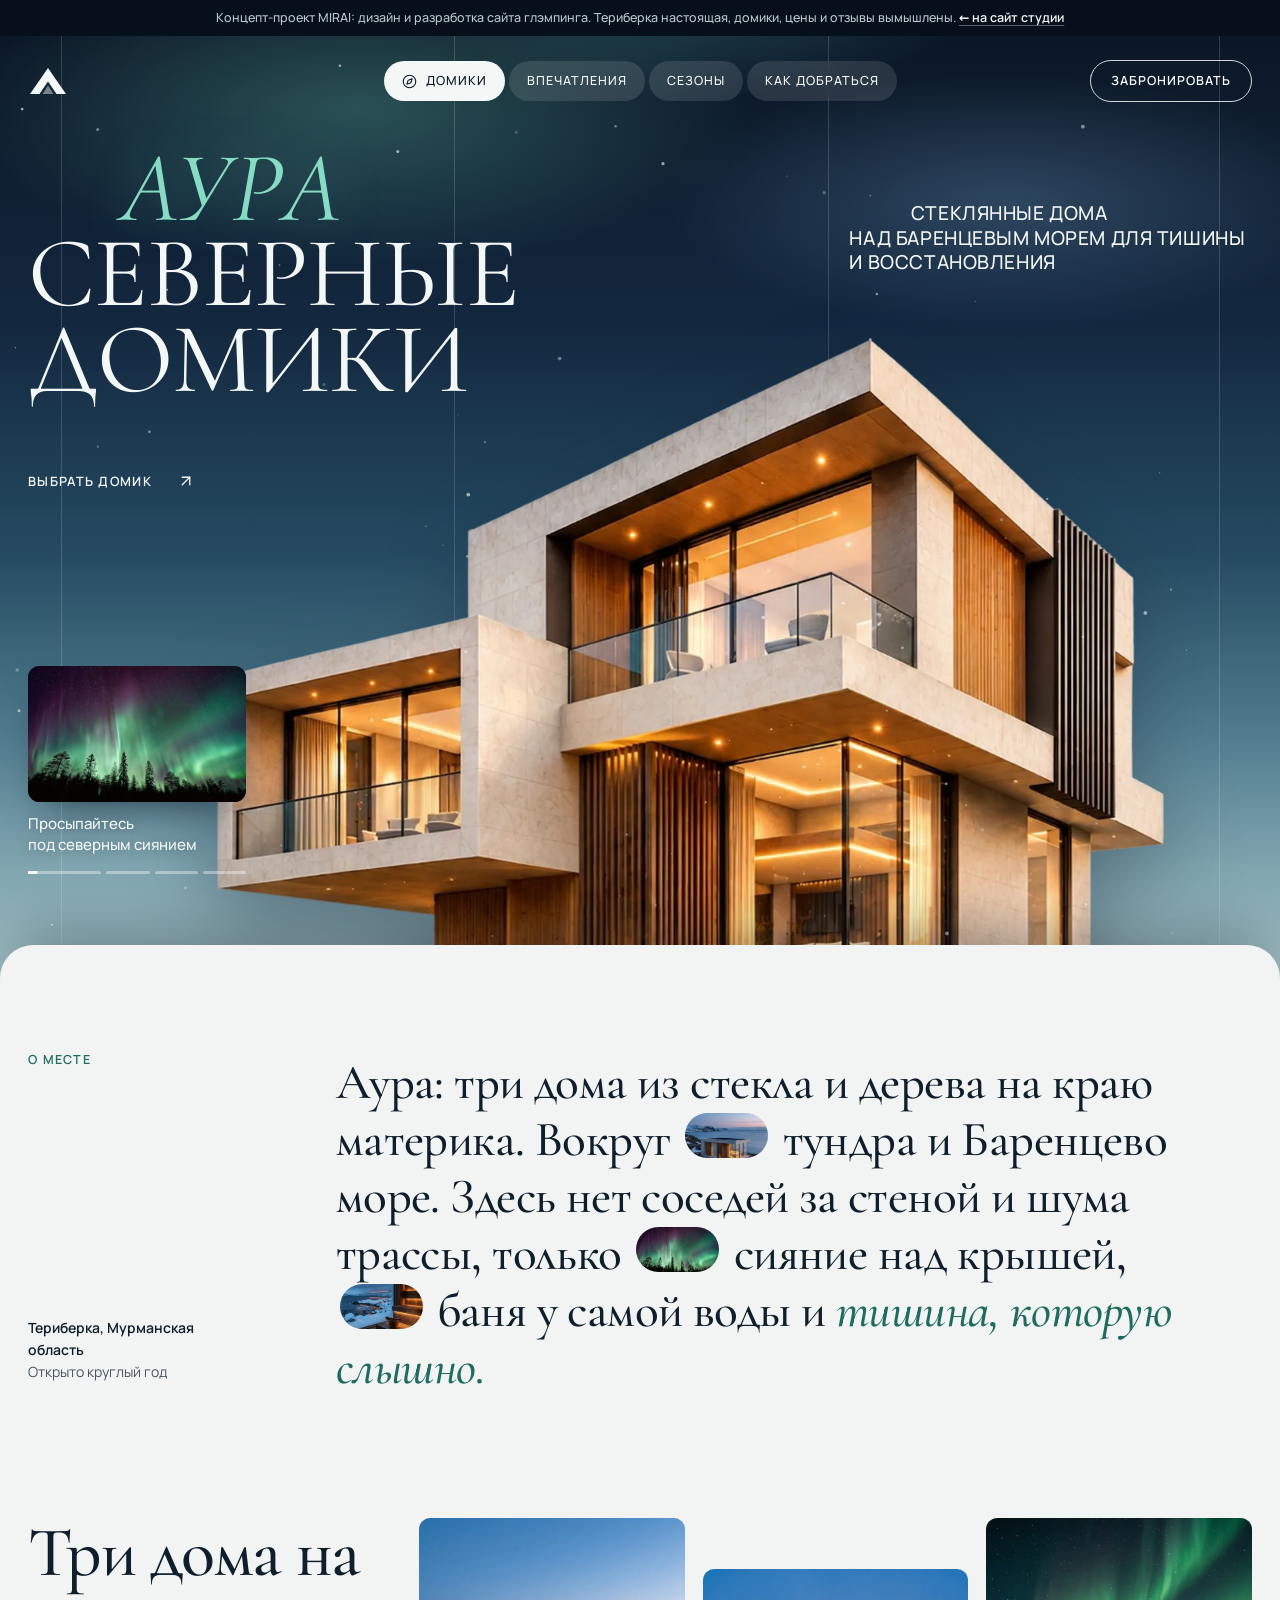
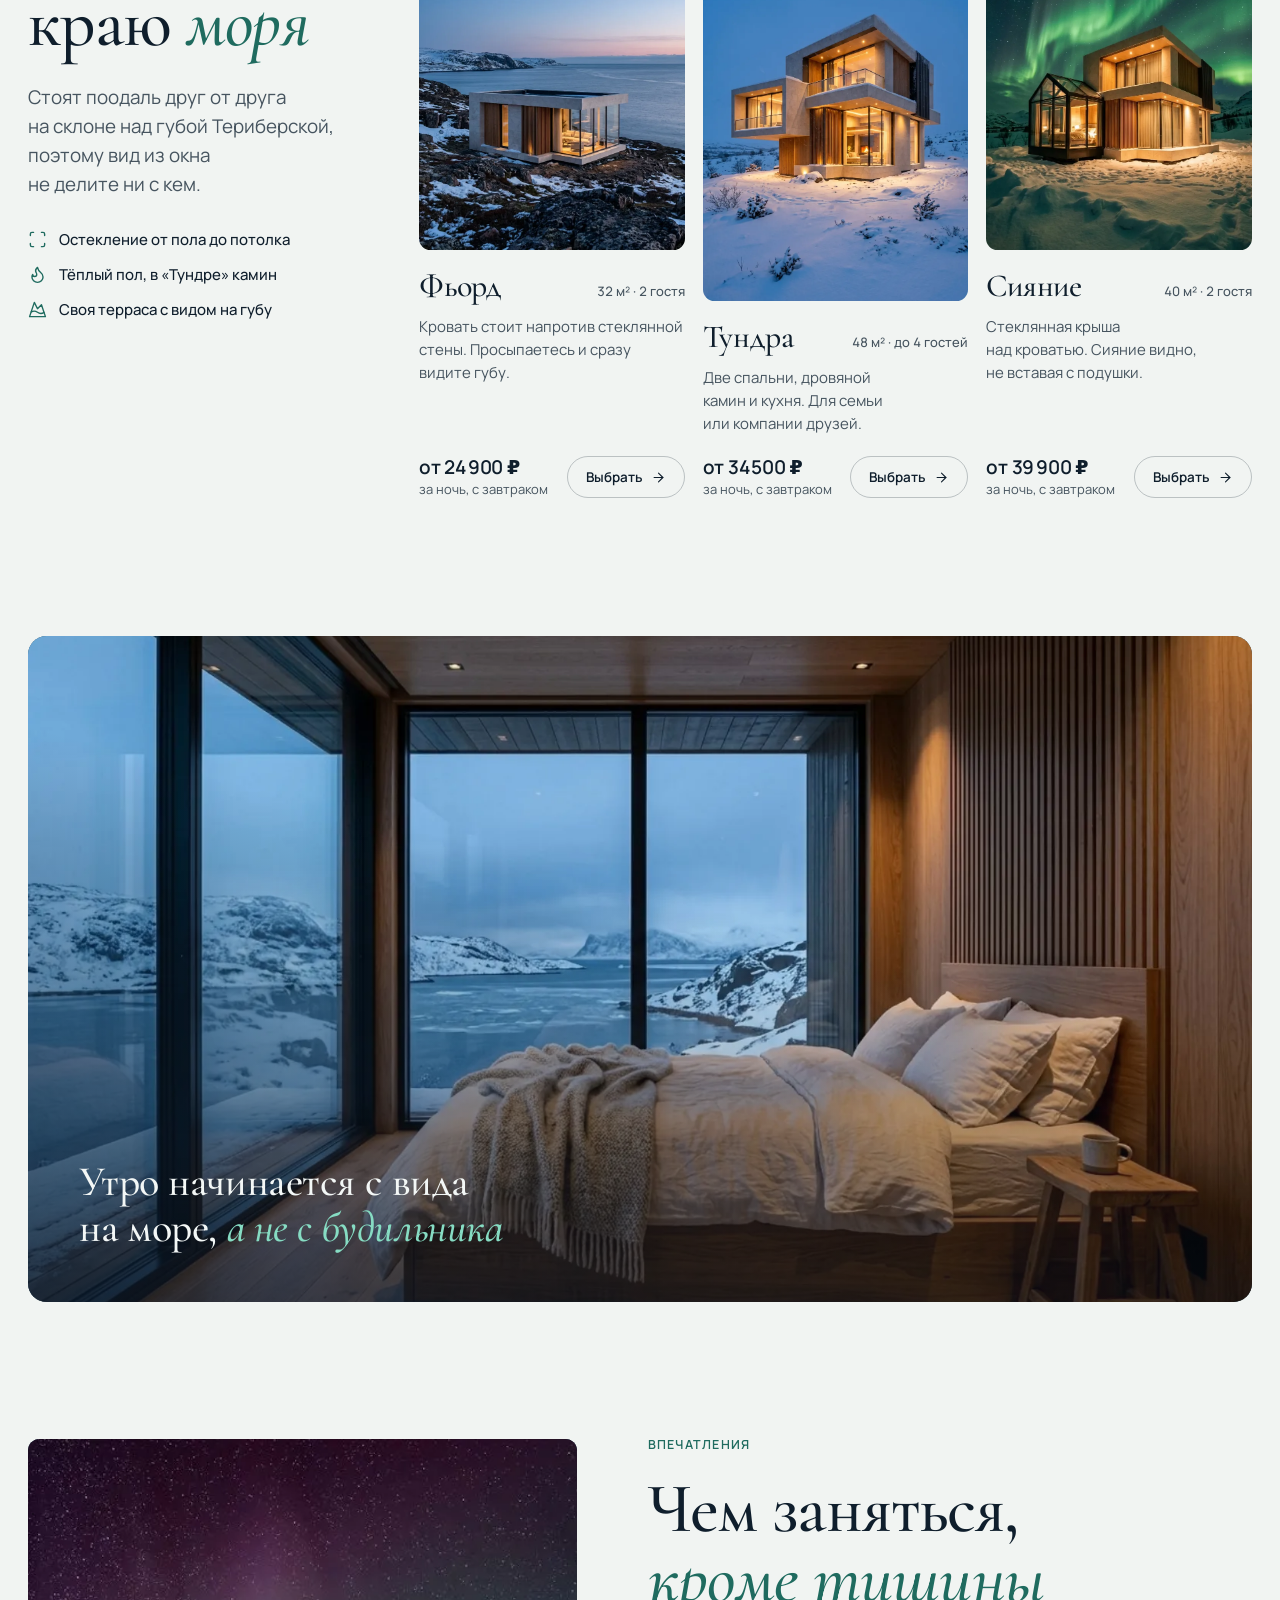
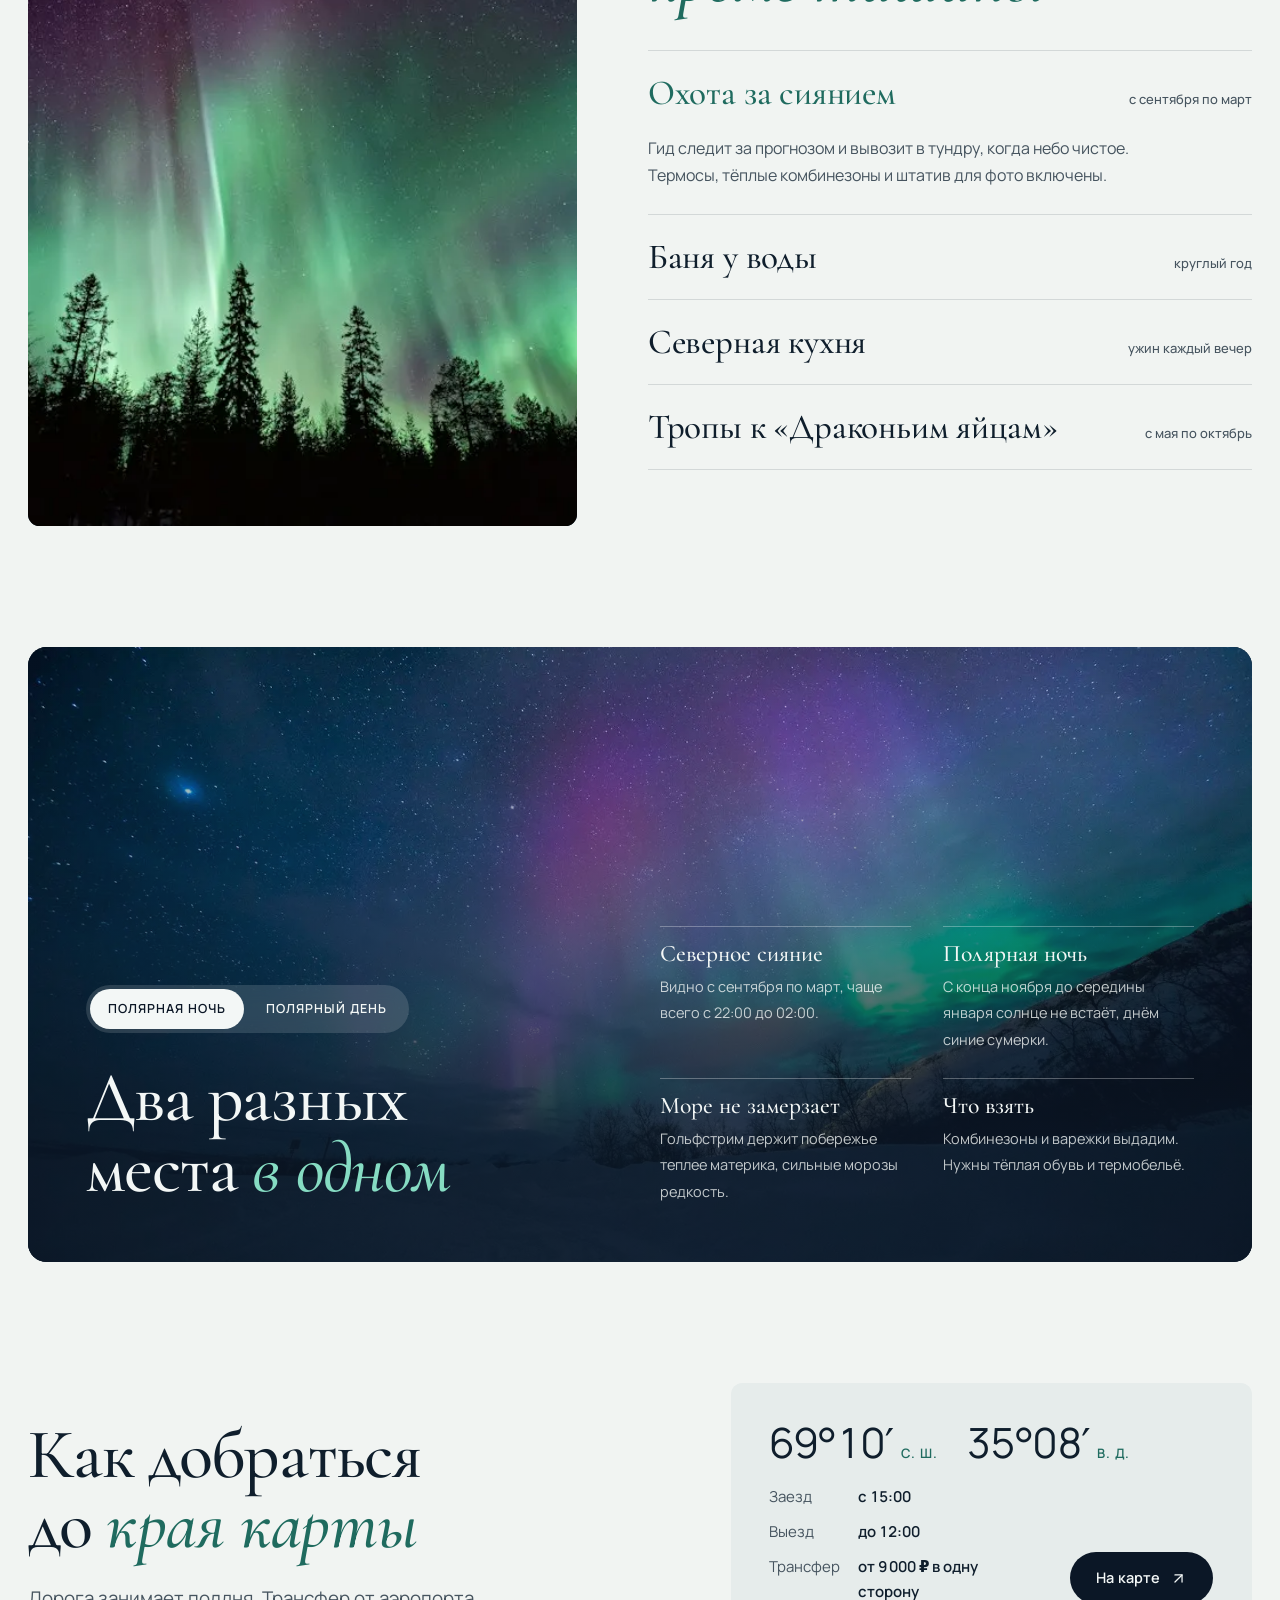
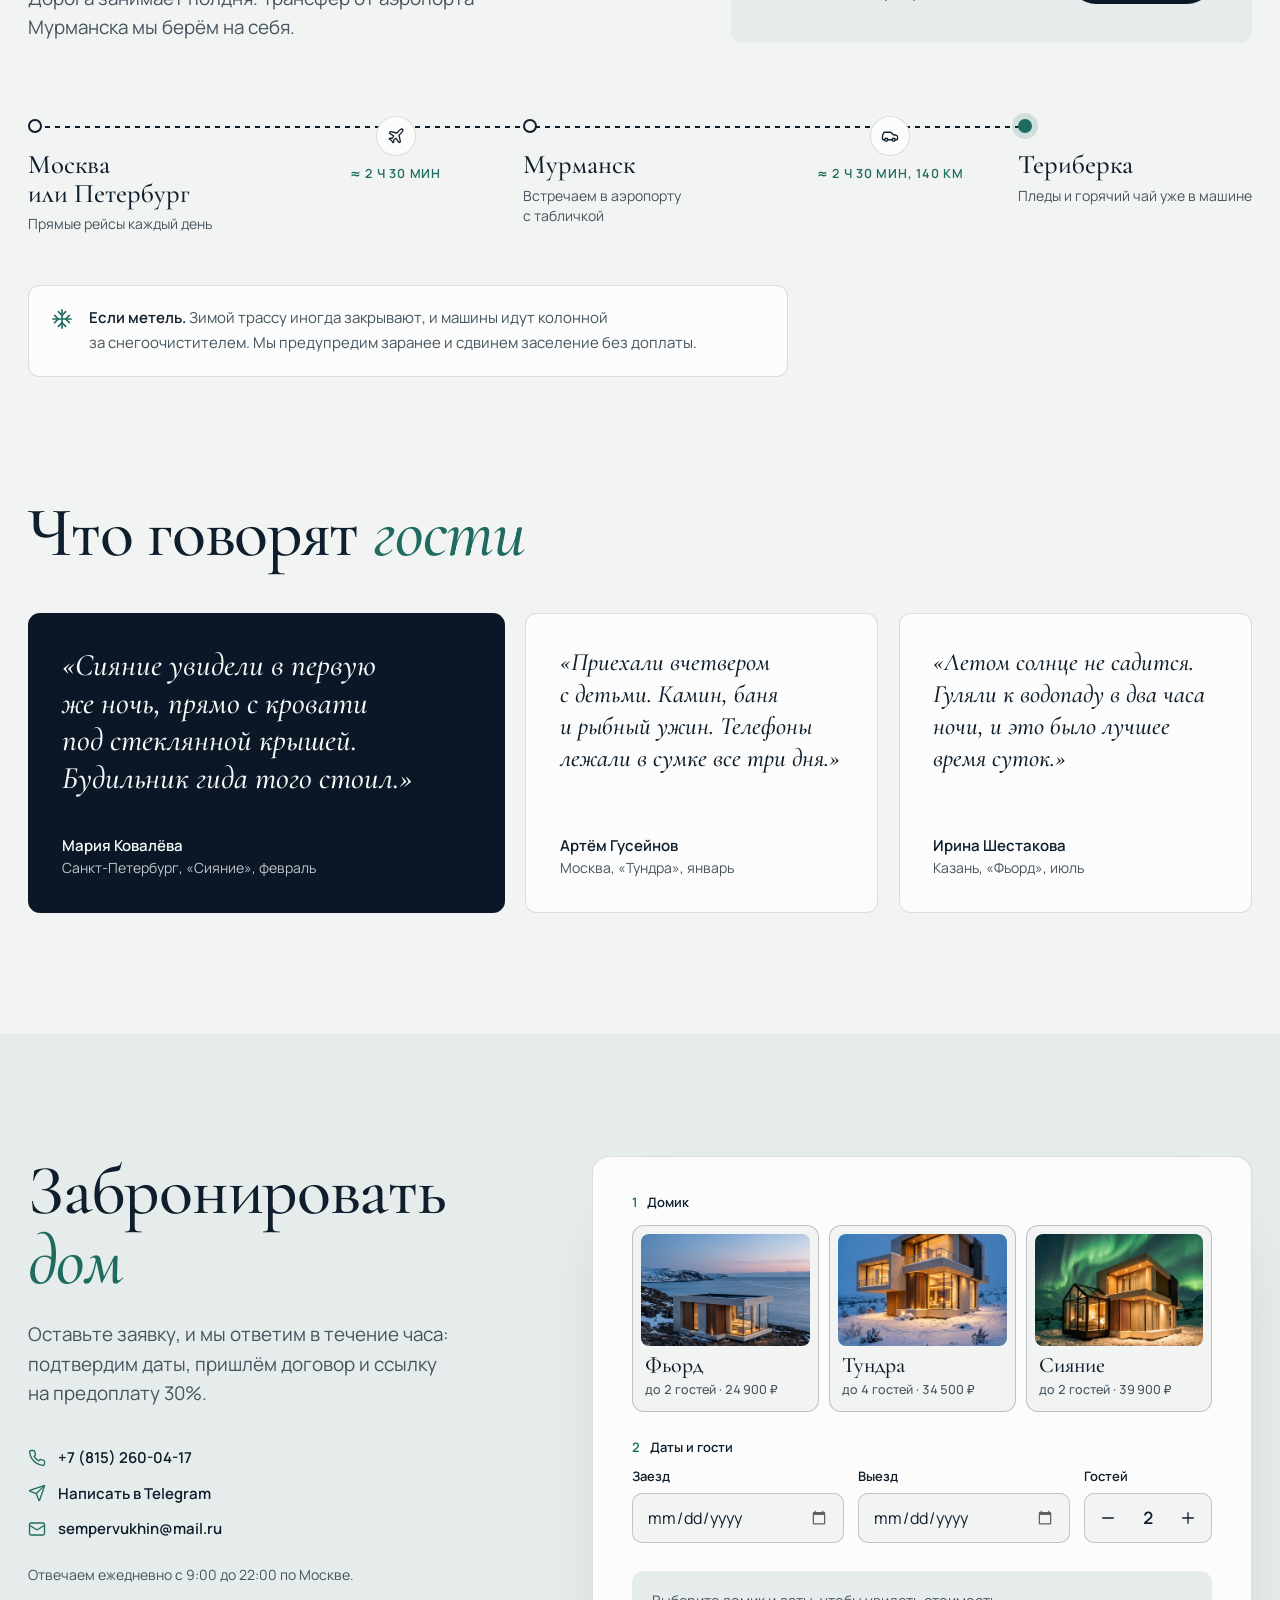
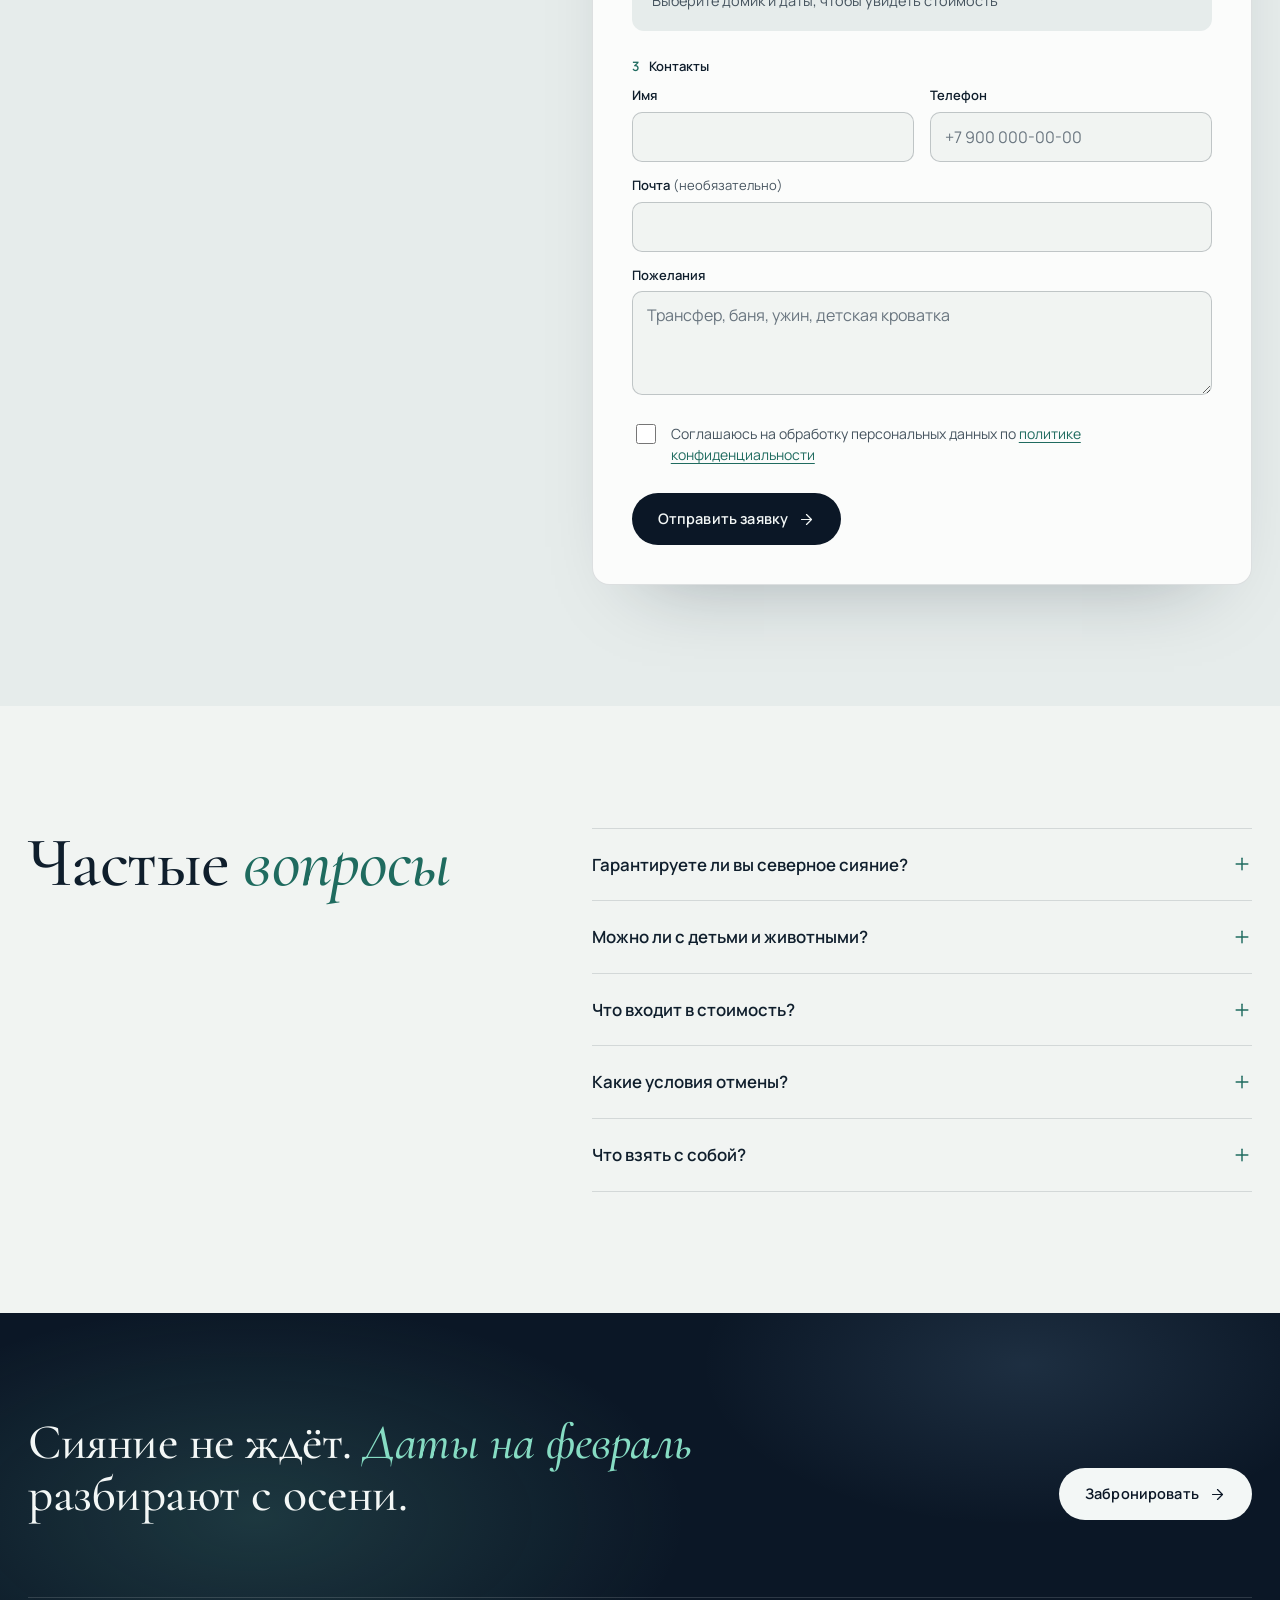
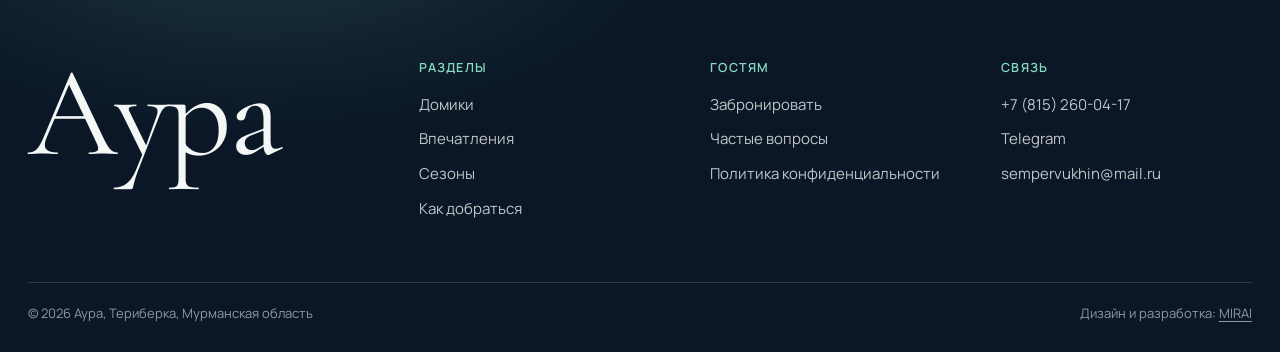
==== works/aura/index.html @ ddc07822 "Сделать сайт независимым от qwedesign Картинки, шрифты и страницы работ лежат в репозитории. Упомина" ====
<!doctype html>
<html lang="ru">
<head>
<meta charset="utf-8">
<meta name="viewport" content="width=device-width, initial-scale=1, viewport-fit=cover">
<title>Аура Териберка</title>
<meta name="description" content="Три стеклянных дома над Баренцевым морем в Териберке. Северное сияние, баня у воды, северная кухня. Бронирование онлайн.">
<meta name="theme-color" content="#0b1726">
<meta property="og:title" content="Аура: стеклянные дома в Териберке">
<meta property="og:description" content="Три дома из стекла и дерева на краю материка.">
<script>document.documentElement.classList.add('js')</script>
<style>
@font-face {
  font-family: 'Cormorant Garamond';
  font-style: italic;
  font-weight: 400;
  font-display: swap;
  src: url(fonts/b554abc2d0.woff2) format('woff2');
  unicode-range: U+0301, U+0400-045F, U+0490-0491, U+04B0-04B1, U+2116;
}

@font-face {
  font-family: 'Cormorant Garamond';
  font-style: italic;
  font-weight: 400;
  font-display: swap;
  src: url(fonts/3e2c4175a9.woff2) format('woff2');
  unicode-range: U+0000-00FF, U+0131, U+0152-0153, U+02BB-02BC, U+02C6, U+02DA, U+02DC, U+0304, U+0308, U+0329, U+2000-206F, U+20AC, U+2122, U+2191, U+2193, U+2212, U+2215, U+FEFF, U+FFFD;
}

@font-face {
  font-family: 'Cormorant Garamond';
  font-style: italic;
  font-weight: 500;
  font-display: swap;
  src: url(fonts/b554abc2d0.woff2) format('woff2');
  unicode-range: U+0301, U+0400-045F, U+0490-0491, U+04B0-04B1, U+2116;
}

@font-face {
  font-family: 'Cormorant Garamond';
  font-style: italic;
  font-weight: 500;
  font-display: swap;
  src: url(fonts/3e2c4175a9.woff2) format('woff2');
  unicode-range: U+0000-00FF, U+0131, U+0152-0153, U+02BB-02BC, U+02C6, U+02DA, U+02DC, U+0304, U+0308, U+0329, U+2000-206F, U+20AC, U+2122, U+2191, U+2193, U+2212, U+2215, U+FEFF, U+FFFD;
}

@font-face {
  font-family: 'Cormorant Garamond';
  font-style: normal;
  font-weight: 400;
  font-display: swap;
  src: url(fonts/e1df04190d.woff2) format('woff2');
  unicode-range: U+0301, U+0400-045F, U+0490-0491, U+04B0-04B1, U+2116;
}

@font-face {
  font-family: 'Cormorant Garamond';
  font-style: normal;
  font-weight: 400;
  font-display: swap;
  src: url(fonts/c47ff12887.woff2) format('woff2');
  unicode-range: U+0000-00FF, U+0131, U+0152-0153, U+02BB-02BC, U+02C6, U+02DA, U+02DC, U+0304, U+0308, U+0329, U+2000-206F, U+20AC, U+2122, U+2191, U+2193, U+2212, U+2215, U+FEFF, U+FFFD;
}

@font-face {
  font-family: 'Cormorant Garamond';
  font-style: normal;
  font-weight: 500;
  font-display: swap;
  src: url(fonts/e1df04190d.woff2) format('woff2');
  unicode-range: U+0301, U+0400-045F, U+0490-0491, U+04B0-04B1, U+2116;
}

@font-face {
  font-family: 'Cormorant Garamond';
  font-style: normal;
  font-weight: 500;
  font-display: swap;
  src: url(fonts/c47ff12887.woff2) format('woff2');
  unicode-range: U+0000-00FF, U+0131, U+0152-0153, U+02BB-02BC, U+02C6, U+02DA, U+02DC, U+0304, U+0308, U+0329, U+2000-206F, U+20AC, U+2122, U+2191, U+2193, U+2212, U+2215, U+FEFF, U+FFFD;
}

@font-face {
  font-family: 'Manrope';
  font-style: normal;
  font-weight: 400;
  font-display: swap;
  src: url(fonts/e58febde31.woff2) format('woff2');
  unicode-range: U+0301, U+0400-045F, U+0490-0491, U+04B0-04B1, U+2116;
}

@font-face {
  font-family: 'Manrope';
  font-style: normal;
  font-weight: 400;
  font-display: swap;
  src: url(fonts/938c6e8019.woff2) format('woff2');
  unicode-range: U+0000-00FF, U+0131, U+0152-0153, U+02BB-02BC, U+02C6, U+02DA, U+02DC, U+0304, U+0308, U+0329, U+2000-206F, U+20AC, U+2122, U+2191, U+2193, U+2212, U+2215, U+FEFF, U+FFFD;
}

@font-face {
  font-family: 'Manrope';
  font-style: normal;
  font-weight: 500;
  font-display: swap;
  src: url(fonts/e58febde31.woff2) format('woff2');
  unicode-range: U+0301, U+0400-045F, U+0490-0491, U+04B0-04B1, U+2116;
}

@font-face {
  font-family: 'Manrope';
  font-style: normal;
  font-weight: 500;
  font-display: swap;
  src: url(fonts/938c6e8019.woff2) format('woff2');
  unicode-range: U+0000-00FF, U+0131, U+0152-0153, U+02BB-02BC, U+02C6, U+02DA, U+02DC, U+0304, U+0308, U+0329, U+2000-206F, U+20AC, U+2122, U+2191, U+2193, U+2212, U+2215, U+FEFF, U+FFFD;
}

@font-face {
  font-family: 'Manrope';
  font-style: normal;
  font-weight: 600;
  font-display: swap;
  src: url(fonts/e58febde31.woff2) format('woff2');
  unicode-range: U+0301, U+0400-045F, U+0490-0491, U+04B0-04B1, U+2116;
}

@font-face {
  font-family: 'Manrope';
  font-style: normal;
  font-weight: 600;
  font-display: swap;
  src: url(fonts/938c6e8019.woff2) format('woff2');
  unicode-range: U+0000-00FF, U+0131, U+0152-0153, U+02BB-02BC, U+02C6, U+02DA, U+02DC, U+0304, U+0308, U+0329, U+2000-206F, U+20AC, U+2122, U+2191, U+2193, U+2212, U+2215, U+FEFF, U+FFFD;
}


</style>
<style>
/* Аура. Концепция: полярная ночь сверху, морской туман снизу. Первый экран закреплён, контент выезжает поверх него листом.
   Шрифты: Cormorant Garamond (заголовки, цитаты, курсив как акцент), Manrope (текст и интерфейс). */
:root{
  --night:#0b1726; --night-2:#13283f; --fjord:#254b62; --fog:#cbdad8;
  --mist:#e6eceb; --paper:#f1f4f2; --card:#fbfcfb;
  --ink:#0f1e2c; --ink-soft:#46545f; --on-dark:#f3f7f6; --on-dark-soft:rgba(243,247,246,.78);
  --aurora:#86dcc3; --aurora-deep:#1f6b5f; --error:#b3261e;
  --line:rgba(15,30,44,.13); --line-strong:rgba(15,30,44,.24);

  --serif:"Cormorant Garamond","Cormorant",Georgia,"Times New Roman",serif;
  --sans:"Manrope",system-ui,-apple-system,"Segoe UI",Roboto,Arial,sans-serif;

  /* шкала 13 / 15 / 16 / 18 / 26 / 38 / 56 / 80 / 150 */
  --fs-hero:clamp(46px, calc(28px + 5.6vw), 150px);
  --fs-h2:clamp(40px, calc(14px + 4.4vw), 80px);
  --fs-statement:clamp(28px, calc(12px + 2.9vw), 56px);
  --fs-h3:clamp(28px, calc(18px + 1.1vw), 38px);
  --fs-quote:clamp(22px, calc(16px + .7vw), 27px);
  --fs-lead:clamp(17px, calc(15px + .3vw), 19px);
  --fs-label:12.5px;

  --gutter:clamp(16px,2.2vw,40px);
  --section:clamp(88px,9.5vw,160px);
  --hero-h:clamp(760px,75vw,1240px);
  --overlap:clamp(36px,4vw,64px);
  --ease:cubic-bezier(.2,.7,.2,1);
  --ease-out:cubic-bezier(.16,1,.3,1);
  --r:clamp(10px,.9vw,14px);
  --r-sheet:clamp(24px,2.6vw,40px);
  color-scheme:light;
}
*,*::before,*::after{box-sizing:border-box}
[hidden]{display:none!important}
html{scroll-behavior:smooth;scroll-padding-top:88px;-webkit-text-size-adjust:100%}
body{margin:0;background:var(--night);color:var(--ink);font:400 16px/1.65 var(--sans);-webkit-font-smoothing:antialiased;text-rendering:optimizeLegibility;font-kerning:normal;overflow-x:hidden}
a{color:inherit;text-decoration:none}
img{max-width:100%;display:block}
button{font:inherit;color:inherit;background:none;border:0;cursor:pointer;padding:0}
:focus-visible{outline:2px solid var(--aurora-deep);outline-offset:3px;border-radius:6px}
.hero :focus-visible,.footer :focus-visible,.mini :focus-visible,.seasons :focus-visible{outline-color:var(--aurora)}
.pad{padding-left:max(var(--gutter),env(safe-area-inset-left,0px));padding-right:max(var(--gutter),env(safe-area-inset-right,0px))}
.icon{width:1em;height:1em;flex:none;stroke:currentColor;fill:none;stroke-width:1.75;stroke-linecap:round;stroke-linejoin:round}
.sr-only{position:absolute;width:1px;height:1px;overflow:hidden;clip:rect(0 0 0 0);white-space:nowrap}

/* ---------- типографика ---------- */
.h2{font:500 var(--fs-h2)/1 var(--serif);letter-spacing:-.018em;margin:0;text-wrap:balance}
.h2 em,.statement em{font-style:italic;font-weight:500;color:var(--aurora-deep);letter-spacing:-.01em;padding-right:.04em}
.h3{font:500 var(--fs-h3)/1.02 var(--serif);letter-spacing:-.005em;margin:0}
.lead{font-size:var(--fs-lead);line-height:1.55;color:var(--ink-soft);margin:0;max-width:44ch;text-wrap:pretty}
p{text-wrap:pretty}
.label{font:600 var(--fs-label)/1 var(--sans);letter-spacing:.1em;text-transform:uppercase}
.eyebrow{color:var(--aurora-deep);margin:0 0 22px}

/* ---------- кнопки ---------- */
.btn{display:inline-flex;align-items:center;justify-content:center;gap:10px;height:52px;padding:0 26px;border-radius:999px;background:var(--night);color:var(--on-dark);font:600 14.5px/1 var(--sans);letter-spacing:.01em;transition:background .3s,transform .2s,box-shadow .3s;white-space:nowrap}
.btn:hover{background:var(--fjord);box-shadow:0 10px 24px -12px rgba(11,23,38,.6)}
.btn:active{transform:translateY(1px)}
.btn .icon{font-size:17px;transition:transform .3s var(--ease)}
.btn:hover .icon{transform:translateX(3px)}
.btn-line{display:inline-flex;align-items:center;gap:8px;height:42px;padding:0 18px;border-radius:999px;border:1px solid var(--line-strong);font:600 13.5px/1 var(--sans);color:var(--ink);transition:background .3s,color .3s,border-color .3s;white-space:nowrap}
.btn-line:hover{background:var(--night);border-color:var(--night);color:var(--on-dark)}
.btn-line .icon{font-size:15px}

/* =========================================================
   HERO: закреплён, контент выезжает поверх
   ========================================================= */
.hero{position:sticky;top:min(0px, calc(100dvh - var(--hero-h)));height:var(--hero-h);overflow:hidden;display:flex;flex-direction:column;color:var(--on-dark);z-index:0;
  background:linear-gradient(180deg,#0b1726 0%,#13283f 30%,#254b62 54%,#4e7a8c 72%,#84a9b3 88%,#a9c2c6 100%)}
.aurora-sky{position:absolute;inset:-10% -5% 30%;pointer-events:none;opacity:.95;
  background:radial-gradient(40% 30% at 30% 22%,rgba(110,205,180,.32),transparent 70%),
             radial-gradient(35% 24% at 76% 34%,rgba(140,190,230,.26),transparent 70%),
             radial-gradient(28% 18% at 54% 8%,rgba(90,180,190,.28),transparent 70%);
  animation:drift 22s ease-in-out infinite alternate}
@keyframes drift{0%{transform:translate3d(-2%,0,0) scale(1)}100%{transform:translate3d(3%,2%,0) scale(1.08)}}
.gridlines{position:absolute;inset:0;pointer-events:none}
.gridlines span{position:absolute;top:0;bottom:0;width:1px;background:rgba(255,255,255,.16);transform-origin:top;animation:grow 1.6s cubic-bezier(.65,0,.35,1) both}
.gridlines span:nth-child(1){left:4.8%}.gridlines span:nth-child(2){left:35.45%;animation-delay:.1s}.gridlines span:nth-child(3){left:64.7%;animation-delay:.2s}.gridlines span:nth-child(4){left:95.2%;animation-delay:.3s}
@keyframes grow{from{transform:scaleY(0)}to{transform:scaleY(1)}}
#snow{position:absolute;inset:0;width:100%;height:100%;pointer-events:none;z-index:2}
.house{position:absolute;right:4.8vw;bottom:calc(var(--overlap) * -.15);width:max(83vw,640px);height:auto;z-index:1;pointer-events:none;
  filter:drop-shadow(0 30px 40px rgba(11,23,38,.35));animation:rise 4.2s cubic-bezier(.22,.61,.24,1) .2s both}
@keyframes rise{0%{opacity:0;transform:translateY(70%) scale(1.06)}25%{opacity:1}100%{opacity:1;transform:none}}

.header{position:relative;z-index:10;display:grid;grid-template-columns:1fr auto 1fr;gap:12px;align-items:center;padding-top:24px}
.logo{display:inline-flex;align-items:center;gap:12px;font:500 26px/1 var(--serif);letter-spacing:.02em}
.nav{display:flex;gap:4px}
.pill{display:inline-flex;align-items:center;gap:9px;height:40px;padding:0 18px;border-radius:999px;font:500 12.5px/1 var(--sans);letter-spacing:.08em;text-transform:uppercase;white-space:nowrap;
  background:rgba(255,255,255,.12);-webkit-backdrop-filter:blur(8px);backdrop-filter:blur(8px);transition:background .3s var(--ease),transform .2s}
.pill:hover{background:rgba(255,255,255,.26)}
.pill:active{transform:translateY(1px)}
.pill.is-solid{background:var(--on-dark);color:var(--night)}
.pill .icon{font-size:15px}
.right{display:flex;justify-content:flex-end;align-items:center;gap:10px}
.btn-ghost{display:inline-flex;align-items:center;height:42px;padding:0 20px;border-radius:999px;border:1px solid rgba(243,247,246,.85);font:600 12.5px/1 var(--sans);letter-spacing:.08em;text-transform:uppercase;transition:background .3s,color .3s;white-space:nowrap}
.btn-ghost:hover{background:var(--on-dark);color:var(--night)}
.burger{display:none;width:44px;height:44px;border-radius:50%;background:rgba(255,255,255,.16);-webkit-backdrop-filter:blur(8px);backdrop-filter:blur(8px);align-items:center;justify-content:center;font-size:20px}
.dropdown{position:absolute;top:78px;right:max(var(--gutter),env(safe-area-inset-right,0px));left:max(var(--gutter),env(safe-area-inset-left,0px));z-index:20;display:flex;flex-direction:column;gap:6px;padding:10px;border-radius:24px;
  background:rgba(19,40,63,.88);-webkit-backdrop-filter:blur(18px);backdrop-filter:blur(18px);border:1px solid rgba(255,255,255,.22)}
.dropdown .pill{height:48px}
.fade-down{animation:fadeDown .8s var(--ease) both}
@keyframes fadeDown{from{opacity:0;transform:translateY(-14px)}to{opacity:1;transform:none}}

.headline-row{position:relative;z-index:3;display:flex;flex-wrap:wrap;align-items:flex-start;column-gap:24px;padding-top:clamp(28px,3.4vw,60px)}
.h1{margin:0;font:400 var(--fs-hero)/.86 var(--serif);text-transform:uppercase;letter-spacing:-.012em}
.h1>span{display:block}
.h1>span:first-child{padding-left:.92em}
.h1 .brand{font-style:italic;color:var(--aurora);letter-spacing:.01em;text-shadow:0 0 .5em rgba(134,220,195,.35),0 0 1.4em rgba(134,220,195,.18)}
.tagline{margin:clamp(24px,4.3vw,80px) 0 0 auto;max-width:21em;font:500 clamp(13px,calc(7px + .95vw),20px)/1.3 var(--sans);letter-spacing:.03em;text-transform:uppercase;text-indent:3.2em}
.tagline .w{text-indent:0}
.explore{position:relative;z-index:3;padding-top:clamp(36px,5vw,90px)}
.explore a{display:inline-flex;align-items:center;gap:clamp(14px,2vw,28px);font:600 clamp(12.5px,1vw,15px)/1 var(--sans);letter-spacing:.1em;text-transform:uppercase;transition:opacity .3s}
.explore a:hover{opacity:.75}
.explore .icon{font-size:18px;transition:transform .3s var(--ease)}
.explore a:hover .icon{transform:translate(2px,-2px)}

.concept{position:relative;z-index:6;background:#070f1a;color:#b9c9cc;font:500 12.5px/1.45 var(--sans);text-align:center;padding-top:calc(9px + env(safe-area-inset-top,0px));padding-bottom:9px;text-wrap:balance}
.concept a{color:var(--on-dark);font-weight:600;white-space:nowrap;text-decoration:underline;text-decoration-color:rgba(243,247,246,.35);text-underline-offset:3px;transition:color .2s}
.concept a:hover{color:var(--aurora)}
/* истории */
.story{position:absolute;z-index:4;left:max(var(--gutter),env(safe-area-inset-left,0px));bottom:calc(var(--overlap) + clamp(28px,5vw,96px));width:clamp(180px,17vw,290px);animation:cardIn 1s var(--ease) 2s both}
@keyframes cardIn{from{opacity:0;transform:translateY(30px) scale(.97)}to{opacity:1;transform:none}}
.story-box{position:relative;aspect-ratio:1.6;border-radius:var(--r);overflow:hidden;background:var(--fjord);touch-action:pan-y;cursor:grab;box-shadow:0 18px 40px -18px rgba(11,23,38,.7)}
.slide{position:absolute;inset:0;width:100%;height:100%;object-fit:cover;opacity:0;transform:scale(1.08);transition:opacity .9s var(--ease),transform 6s linear;user-select:none}
.slide.on{opacity:1;transform:scale(1)}
.caption{margin:12px 0 0;font:500 clamp(13px,calc(8px + .55vw),16px)/1.35 var(--sans);text-wrap:balance;transition:opacity .3s var(--ease);text-shadow:0 1px 12px rgba(11,23,38,.35)}
.caption.swap{opacity:0}
.bars{display:flex;gap:5px;margin-top:10px;transform-origin:left;animation:barsIn .9s var(--ease) 2.55s both}
@keyframes barsIn{from{transform:scaleX(0)}to{transform:scaleX(1)}}
.bar{flex:1;height:16px;position:relative;transition:flex .6s var(--ease)}
.bar::before,.bar::after{content:"";position:absolute;left:0;right:0;top:50%;height:3px;margin-top:-1.5px;border-radius:2px}
.bar::before{background:rgba(255,255,255,.38)}
.bar::after{background:var(--on-dark);transform-origin:left;transform:scaleX(var(--p,0))}
.bar.on{flex:1.7}.bar.done::after{--p:1}
.bar:hover::before{background:rgba(255,255,255,.6)}

.w{display:inline-block}
.js .w{opacity:0;transform:translateY(.45em);filter:blur(10px)}
.play .w,.js .w.auto{animation:wordIn var(--d,1s) var(--ease) var(--t,0s) both}
@keyframes wordIn{to{opacity:1;transform:none;filter:blur(0)}}

/* =========================================================
   ЛИСТ КОНТЕНТА
   ========================================================= */
.sheet{position:relative;z-index:5;margin-top:calc(var(--overlap) * -1);background:var(--paper);border-radius:var(--r-sheet) var(--r-sheet) 0 0;box-shadow:0 -30px 60px -20px rgba(11,23,38,.35)}

/* манифест */
.intro{padding-block:calc(var(--section) * .9) var(--section);display:grid;grid-template-columns:minmax(160px,.28fr) minmax(0,1fr);gap:clamp(24px,4vw,72px)}
.statement{font:500 var(--fs-statement)/1.16 var(--serif);letter-spacing:-.012em;margin:0;max-width:22em;color:var(--ink)}
.js .statement .mw{opacity:.16;transition:opacity .35s linear}
.js .statement .mw.lit{opacity:1}
.chip{display:inline-block;width:1.7em;height:.92em;border-radius:999px;vertical-align:-.06em;object-fit:cover;margin:0 .08em;box-shadow:inset 0 0 0 1px rgba(15,30,44,.1)}
.intro-meta{display:flex;flex-direction:column;gap:28px}
.intro-meta .eyebrow{margin:0}
.signature{margin-top:auto;font:400 14px/1.55 var(--sans);color:var(--ink-soft);max-width:22ch}
.signature b{display:block;color:var(--ink);font-weight:600}

/* домики */
.cabins{display:grid;grid-template-columns:minmax(260px,.8fr) minmax(0,2fr);gap:clamp(32px,4.5vw,80px);align-items:start;padding-bottom:var(--section)}
.cabins-head{position:sticky;top:110px}
.cabins-head .lead{margin-top:24px;max-width:30ch}
.perks{list-style:none;margin:30px 0 0;padding:0;display:grid;gap:14px;font:500 15px/1.4 var(--sans)}
.perks li{display:flex;align-items:center;gap:12px}
.perks .icon{font-size:19px;color:var(--aurora-deep)}
.cabin-grid{display:grid;grid-template-columns:repeat(3,minmax(0,1fr));gap:clamp(14px,1.4vw,24px);min-width:0}
.cabin{display:flex;flex-direction:column}
.js .cabin{opacity:0;transform:translateY(30px) scale(.97);transition:opacity 1.1s var(--ease),transform 1.1s var(--ease)}
.js .in .cabin{opacity:1;transform:none}
.js .in .cabin:nth-child(2){transition-delay:.15s}.js .in .cabin:nth-child(3){transition-delay:.3s}
.cabin:nth-child(2){margin-top:clamp(0px,4vw,72px)}
.cabin-img{position:relative;aspect-ratio:.8;border-radius:var(--r);overflow:hidden;background:var(--fog)}
.cabin-img img{width:100%;height:100%;object-fit:cover;transition:transform 1.2s var(--ease-out)}
.cabin:hover .cabin-img img{transform:scale(1.05)}
.cabin-title{display:flex;justify-content:space-between;align-items:baseline;gap:12px;margin-top:20px}
.spec{font:500 13px/1 var(--sans);color:var(--ink-soft);white-space:nowrap;font-variant-numeric:lining-nums tabular-nums}
.cabin p{margin:12px 0 0;color:var(--ink-soft);font-size:15px;line-height:1.55;max-width:30ch}
.cabin-meta{display:flex;justify-content:space-between;align-items:flex-end;gap:12px;margin-top:auto;padding-top:20px}
.price{line-height:1.25;font-variant-numeric:lining-nums tabular-nums}
.price b{display:block;font:600 19px/1.2 var(--sans);letter-spacing:-.01em}
.price small{font-size:13px;color:var(--ink-soft)}

/* лента-фото */
.band{position:relative;height:clamp(420px,52vw,760px);overflow:hidden;margin-inline:max(var(--gutter),env(safe-area-inset-left,0px));border-radius:calc(var(--r) * 1.6);background:var(--fjord)}
.band img{position:absolute;inset:-8% 0;width:100%;height:116%;object-fit:cover}
@supports (animation-timeline: view()){
  .band img{animation:parallax linear both;animation-timeline:view();animation-range:cover}
  @keyframes parallax{from{transform:translateY(-6%)}to{transform:translateY(6%)}}
}
.band::after{content:"";position:absolute;inset:0;background:linear-gradient(15deg,rgba(11,23,38,.78) 0%,rgba(11,23,38,.35) 32%,transparent 58%)}
.band figcaption{position:absolute;z-index:1;left:clamp(22px,4vw,64px);bottom:clamp(22px,4vw,60px);right:clamp(22px,4vw,64px);color:var(--on-dark);max-width:18em;font:500 clamp(28px,calc(14px + 2.2vw),48px)/1.08 var(--serif);letter-spacing:-.01em;text-wrap:balance}
.band figcaption em{font-style:italic;color:var(--aurora)}

/* впечатления */
.exp{display:grid;grid-template-columns:minmax(0,1fr) minmax(0,1.1fr);gap:clamp(28px,5.5vw,100px);align-items:start;padding-block:var(--section)}
.exp-media{position:sticky;top:100px;aspect-ratio:4/5;border-radius:var(--r);overflow:hidden;background:var(--fjord)}
.exp-media img{position:absolute;inset:0;width:100%;height:100%;object-fit:cover;opacity:0;transform:scale(1.04);transition:opacity .8s var(--ease),transform 1.4s var(--ease)}
.exp-media img.on{opacity:1;transform:none}
.exp .h2{margin-bottom:36px}
.exp-list{list-style:none;margin:0;padding:0;border-bottom:1px solid var(--line)}
.exp-item{border-top:1px solid var(--line)}
.exp-item button{width:100%;text-align:left;display:grid;grid-template-columns:1fr auto;align-items:baseline;gap:16px;padding:24px 0;color:var(--ink)}
.exp-item .h3{transition:color .3s;font-size:clamp(28px,calc(16px + 1.5vw),40px)}
.exp-item .when{font:500 13px/1.3 var(--sans);color:var(--ink-soft);white-space:nowrap;text-align:right}
.exp-item .body{display:grid;grid-template-rows:0fr;transition:grid-template-rows .5s var(--ease)}
.exp-item .body>div{overflow:hidden}
.exp-item .body p{margin:0 0 26px;color:var(--ink-soft);max-width:50ch}
.exp-item.on .body{grid-template-rows:1fr}
.exp-item.on .h3,.exp-item button:hover .h3{color:var(--aurora-deep)}
.exp-mobile-img{display:none}

/* сезоны */
.seasons-wrap{padding-bottom:var(--section)}
.seasons{position:relative;border-radius:calc(var(--r) * 1.6);overflow:hidden;color:var(--on-dark);min-height:clamp(560px,48vw,720px);display:flex;align-items:flex-end;background:var(--night)}
.seasons>img{position:absolute;inset:0;width:100%;height:100%;object-fit:cover;transition:opacity .9s var(--ease)}
.seasons>img.off{opacity:0}
.seasons::after{content:"";position:absolute;inset:0;background:linear-gradient(180deg,rgba(11,23,38,.08),rgba(11,23,38,.82) 80%)}
.seasons-inner{position:relative;z-index:1;width:100%;padding:clamp(24px,4.5vw,72px);display:grid;grid-template-columns:minmax(0,1fr) minmax(0,1fr);gap:40px;align-items:end}
.tabs{display:inline-flex;gap:4px;padding:4px;border-radius:999px;background:rgba(255,255,255,.14);-webkit-backdrop-filter:blur(8px);backdrop-filter:blur(8px);margin-bottom:30px}
.tab{height:40px;padding:0 18px;border-radius:999px;font:600 12.5px/1 var(--sans);letter-spacing:.08em;text-transform:uppercase;transition:background .3s,color .3s}
.tab[aria-selected="true"]{background:var(--on-dark);color:var(--night)}
.seasons .h2{color:var(--on-dark)}
.seasons .h2 em{color:var(--aurora)}
.season-facts{list-style:none;margin:0;padding:0;display:grid;grid-template-columns:1fr 1fr;gap:26px 32px}
.season-facts li{border-top:1px solid rgba(255,255,255,.3);padding-top:14px;animation:factIn .6s var(--ease) both}
.season-facts li:nth-child(2){animation-delay:.06s}.season-facts li:nth-child(3){animation-delay:.12s}.season-facts li:nth-child(4){animation-delay:.18s}
@keyframes factIn{from{opacity:0;transform:translateY(8px)}to{opacity:1;transform:none}}
.season-facts b{display:block;font:500 clamp(23px,calc(16px + .6vw),28px)/1.1 var(--serif);margin-bottom:6px}
.season-facts span{font-size:14.5px;line-height:1.55;color:var(--on-dark-soft)}

/* маршрут */
.route{padding-bottom:var(--section)}
.route-top{display:grid;grid-template-columns:minmax(0,1.2fr) minmax(0,1fr);gap:clamp(32px,6vw,110px);align-items:end}
.route-top .lead{margin-top:24px}
.coords{background:var(--mist);border-radius:var(--r);padding:clamp(26px,3vw,40px);display:grid;grid-template-columns:1fr auto;gap:22px 28px;align-items:end}
.coords .big{grid-column:1/-1;display:flex;flex-wrap:wrap;gap:6px 28px;font:300 clamp(34px,calc(16px + 2vw),50px)/1 var(--sans);letter-spacing:-.035em;font-variant-numeric:lining-nums tabular-nums;color:var(--ink)}
.coords .big span{display:inline-flex;align-items:baseline;gap:8px;white-space:nowrap}
.coords .big small{font:600 13px/1 var(--sans);letter-spacing:.06em;text-transform:uppercase;color:var(--aurora-deep)}
.coords dl{margin:0;display:grid;grid-template-columns:auto 1fr;gap:10px 18px;font-size:15px;font-variant-numeric:lining-nums tabular-nums}
.coords dt{color:var(--ink-soft)}
.coords dd{margin:0;font-weight:600}
.journey{position:relative;--jg:clamp(16px,2vw,28px);margin-top:clamp(48px,6vw,88px);display:grid;grid-template-columns:auto minmax(80px,1fr) auto minmax(80px,1fr) auto;align-items:start;gap:0 var(--jg)}
.journey::before{content:"";position:absolute;top:0;left:var(--l0,7px);width:var(--lw,0px);height:14px;background:linear-gradient(90deg,var(--ink) 50%,transparent 0) 0 50%/10px 1.5px repeat-x;transform-origin:left;transform:scaleX(0);transition:transform 1.6s var(--ease-out)}
.journey.in::before{transform:scaleX(1)}
.stop{position:relative;display:flex;flex-direction:column;gap:6px;max-width:15em}
.stop .dot{position:relative;z-index:1}
.stop .dot{width:14px;height:14px;border-radius:50%;border:2px solid var(--ink);background:var(--paper);margin-bottom:12px}
.stop.final .dot{background:var(--aurora-deep);border-color:var(--aurora-deep);box-shadow:0 0 0 6px rgba(31,107,95,.15)}
.stop b{font:500 clamp(24px,calc(14px + 1vw),32px)/1.05 var(--serif)}
.stop small{font-size:14px;color:var(--ink-soft);line-height:1.45}
.leg{position:relative;padding-top:0;display:flex;flex-direction:column;align-items:center;gap:10px;color:var(--ink-soft)}
.leg::before{content:"";align-self:stretch;height:14px}
.leg .ico{display:grid;place-items:center;width:40px;height:40px;border-radius:50%;background:var(--card);border:1px solid var(--line);font-size:18px;color:var(--ink);margin-top:-27px;position:relative}
.leg span{font:600 12.5px/1.3 var(--sans);letter-spacing:.06em;text-transform:uppercase;color:var(--aurora-deep);text-align:center}
.note{margin-top:clamp(36px,4vw,56px);display:flex;gap:16px;align-items:flex-start;padding:20px 22px;border-radius:var(--r);background:var(--card);border:1px solid var(--line);max-width:760px}
.note .icon{font-size:22px;color:var(--aurora-deep);margin-top:2px}
.note p{margin:0;color:var(--ink-soft);font-size:15px}
.note b{color:var(--ink)}

/* отзывы */
.reviews{padding-bottom:var(--section)}
.reviews .h2{margin-bottom:44px}
.quote-row{display:grid;grid-template-columns:1.35fr 1fr 1fr;gap:clamp(12px,1.6vw,24px)}
.quote{margin:0;background:var(--card);border:1px solid var(--line);border-radius:var(--r);padding:clamp(24px,2.6vw,38px);display:flex;flex-direction:column;justify-content:space-between;gap:32px;min-height:300px}
.quote.big{background:var(--night);color:var(--on-dark);border-color:var(--night)}
.quote blockquote{margin:0;font:italic 500 var(--fs-quote)/1.28 var(--serif);text-wrap:pretty}
.quote.big blockquote{font-size:clamp(26px,calc(16px + 1.2vw),36px);line-height:1.2}
.quote figcaption{font-size:14px;line-height:1.5;color:var(--ink-soft)}
.quote.big figcaption{color:var(--on-dark-soft)}
.quote figcaption b{display:block;color:var(--ink);font-weight:600;font-size:15px}
.quote.big figcaption b{color:var(--on-dark)}

/* бронирование */
.booking-sec{background:var(--mist);padding-block:var(--section)}
.booking{display:grid;grid-template-columns:minmax(0,.85fr) minmax(0,1.15fr);gap:clamp(32px,6vw,110px);align-items:start}
.booking-intro{position:sticky;top:110px}
.booking .lead{margin-top:24px}
.contact-lines{margin-top:40px;display:grid;gap:16px;font:600 15px/1.3 var(--sans)}
.contact-lines a{display:inline-flex;align-items:center;gap:12px;width:fit-content}
.contact-lines a:hover{color:var(--aurora-deep)}
.contact-lines .icon{font-size:18px;color:var(--aurora-deep)}
.hours{margin-top:24px;font-size:14px;color:var(--ink-soft)}
form{display:grid;gap:28px;background:var(--card);border:1px solid var(--line);border-radius:calc(var(--r) * 1.5);padding:clamp(22px,3vw,44px);box-shadow:0 40px 80px -50px rgba(15,30,44,.35)}
fieldset{border:0;margin:0;padding:0;min-width:0}
legend{padding:0;margin-bottom:14px;font:600 13px/1.2 var(--sans);color:var(--ink);display:flex;gap:10px;align-items:baseline}
legend .n{font-variant-numeric:lining-nums;color:var(--aurora-deep)}
.pick{display:grid;grid-template-columns:repeat(3,minmax(0,1fr));gap:10px}
.pick label{position:relative;display:flex;flex-direction:column;gap:8px;padding:8px 8px 12px;border-radius:12px;border:1px solid var(--line-strong);cursor:pointer;transition:border-color .2s,box-shadow .2s,background .2s;background:var(--paper)}
.pick input{position:absolute;opacity:0;pointer-events:none}
.pick img{aspect-ratio:1.5;width:100%;object-fit:cover;border-radius:8px}
.pick .pt{display:flex;flex-direction:column;gap:6px;padding-inline:4px}
.pick b{font:500 22px/1 var(--serif)}
.pick small{font:500 12.5px/1.3 var(--sans);color:var(--ink-soft);font-variant-numeric:lining-nums tabular-nums}
.pick label:hover{border-color:var(--ink-soft)}
.pick input:checked+img{outline:0}
.pick label:has(input:checked){border-color:var(--aurora-deep);box-shadow:0 0 0 1px var(--aurora-deep) inset;background:var(--card)}
.pick label:has(input:focus-visible){outline:2px solid var(--aurora-deep);outline-offset:2px}
.pick .tick{position:absolute;top:14px;right:14px;width:24px;height:24px;border-radius:50%;background:var(--aurora-deep);color:var(--on-dark);display:grid;place-items:center;font-size:14px;opacity:0;transform:scale(.6);transition:opacity .2s,transform .2s var(--ease)}
.pick label:has(input:checked) .tick{opacity:1;transform:none}
.row{display:grid;grid-template-columns:1fr 1fr auto;gap:12px 14px;align-items:end}
.row2{display:grid;grid-template-columns:1fr 1fr;gap:16px}
.field{display:flex;flex-direction:column;gap:8px;min-width:0}
.field.full{grid-column:1/-1}
.field label,.gl{font:600 13px/1.2 var(--sans);color:var(--ink)}
.hint{font-weight:400;color:var(--ink-soft)}
input,select,textarea{font:400 16px/1.4 var(--sans);color:var(--ink);background:var(--paper);border:1px solid rgba(15,30,44,.22);border-radius:10px;padding:12px 14px;min-height:50px;width:100%;transition:border-color .2s,box-shadow .2s;font-variant-numeric:lining-nums}
textarea{min-height:104px;resize:vertical}
input[type="date"]{-webkit-appearance:none;appearance:none;display:block;height:50px;min-width:0;line-height:1.4;text-align:left}
input[type="date"]::-webkit-date-and-time-value{text-align:left;margin:0}
input[type="date"]::-webkit-calendar-picker-indicator{opacity:.6;cursor:pointer}
input::placeholder,textarea::placeholder{color:#69757f}
input:focus,select:focus,textarea:focus{outline:none;border-color:var(--aurora-deep);box-shadow:0 0 0 3px rgba(31,107,95,.18)}
.invalid input{border-color:var(--error)}
.err{font-size:13px;color:var(--error);line-height:1.4}
.err:empty,.gnote:empty{display:none}
.gnote{margin:10px 0 0;font-size:13.5px;line-height:1.45;color:var(--ink-soft)}
.stepper{align-self:flex-start;display:inline-flex;align-items:center;height:50px;border:1px solid rgba(15,30,44,.22);border-radius:10px;background:var(--paper);overflow:hidden}
.stepper button{width:46px;height:100%;display:grid;place-items:center;font-size:18px;color:var(--ink);transition:background .2s}
.stepper button:hover:not(:disabled){background:var(--mist)}
.stepper button:disabled{color:#a4adb4;cursor:not-allowed}
.stepper output{min-width:34px;text-align:center;font:600 17px/1 var(--sans);font-variant-numeric:lining-nums tabular-nums}
.summary{border-radius:12px;background:var(--mist);padding:18px 20px;display:grid;gap:10px;font-variant-numeric:lining-nums tabular-nums}
.summary .ln{display:flex;justify-content:space-between;gap:16px;font-size:14.5px;color:var(--ink-soft)}
.summary .tot{display:flex;justify-content:space-between;align-items:baseline;gap:16px;padding-top:12px;border-top:1px solid var(--line)}
.summary .tot span{font:600 14px/1.2 var(--sans);color:var(--ink)}
.summary .tot b{font:600 32px/1 var(--serif)}
.summary .empty{font-size:14.5px;color:var(--ink-soft)}
.check{display:flex;gap:12px;align-items:flex-start;font:400 14px/1.5 var(--sans);color:var(--ink-soft);cursor:pointer}
.check input{width:20px;height:20px;min-height:0;margin-top:1px;flex:none;accent-color:var(--aurora-deep);padding:0}
.check a{color:var(--aurora-deep);text-decoration:underline;text-underline-offset:3px}
.submit-row{display:flex;align-items:center;gap:16px;flex-wrap:wrap}
.btn[disabled]{opacity:.6;cursor:progress}
.status{font-size:14px;line-height:1.5;margin:0}
.status.ok{color:var(--aurora-deep);font-weight:600}
.status.bad{color:var(--error)}
.hp{position:absolute;left:-9999px;width:1px;height:1px;opacity:0}

/* вопросы */
.faq{display:grid;grid-template-columns:minmax(0,.85fr) minmax(0,1.15fr);gap:clamp(32px,6vw,110px);padding-block:var(--section);align-items:start}
.faq-list{border-bottom:1px solid var(--line)}
details{border-top:1px solid var(--line)}
summary{list-style:none;cursor:pointer;display:flex;justify-content:space-between;align-items:center;gap:20px;padding:24px 0;font:600 clamp(16px,calc(13px + .3vw),18px)/1.4 var(--sans);transition:color .2s}
summary:hover{color:var(--aurora-deep)}
summary::-webkit-details-marker{display:none}
summary .icon{font-size:20px;transition:transform .3s var(--ease);color:var(--aurora-deep)}
details[open] summary .icon{transform:rotate(45deg)}
details p{margin:0 0 24px;color:var(--ink-soft);max-width:58ch}

/* подвал */
.footer{position:relative;overflow:hidden;background:var(--night);color:#dfe8ea;padding-block:clamp(72px,8vw,120px) calc(28px + env(safe-area-inset-bottom,0px))}
.footer::before{content:"";position:absolute;inset:-40% -10% auto;height:120%;pointer-events:none;background:radial-gradient(40% 40% at 25% 60%,rgba(110,205,180,.18),transparent 70%),radial-gradient(30% 30% at 75% 40%,rgba(140,190,230,.14),transparent 70%)}
.footer>*{position:relative}
.footer-cta{display:flex;justify-content:space-between;align-items:flex-end;gap:32px;flex-wrap:wrap;padding-bottom:clamp(48px,6vw,88px);border-bottom:1px solid rgba(255,255,255,.14)}
.footer-cta p{margin:0;font:500 clamp(30px,calc(14px + 2.8vw),58px)/1.05 var(--serif);color:var(--on-dark);max-width:14em;letter-spacing:-.01em}
.footer-cta p em{font-style:italic;color:var(--aurora)}
.footer-cta .btn{background:var(--on-dark);color:var(--night)}
.footer-cta .btn:hover{background:var(--aurora)}
.footer-top{display:grid;grid-template-columns:minmax(0,1.4fr) repeat(3,minmax(0,1fr));gap:40px;padding-top:clamp(40px,5vw,72px)}
.wordmark{font:400 clamp(72px,10vw,150px)/.82 var(--serif);letter-spacing:-.02em;color:var(--on-dark);margin:0}
.footer h3{color:var(--aurora);margin:0 0 18px}
.footer ul{list-style:none;margin:0;padding:0;display:grid;gap:10px;font-size:15px;color:var(--on-dark-soft)}
.footer a:hover{color:var(--aurora)}
.footer-bottom{margin-top:60px;padding-top:20px;border-top:1px solid rgba(255,255,255,.14);display:flex;justify-content:space-between;gap:16px;flex-wrap:wrap;font-size:13px;color:rgba(223,232,234,.62)}

/* компактная шапка и мобильная панель */
.mini{position:fixed;top:0;left:0;right:0;z-index:50;display:flex;justify-content:space-between;align-items:center;gap:16px;padding-top:calc(10px + env(safe-area-inset-top,0px));padding-bottom:10px;
  background:rgba(11,23,38,.82);-webkit-backdrop-filter:blur(14px);backdrop-filter:blur(14px);color:var(--on-dark);transform:translateY(-110%);transition:transform .5s var(--ease)}
.mini.show{transform:none}
.mini .links{display:flex;gap:28px;font:500 14px/1 var(--sans)}
.mini .links a{opacity:.82;transition:opacity .2s,color .2s}
.mini .links a:hover,.mini .links a.cur{opacity:1;color:var(--aurora)}
.mini .btn{height:40px;background:var(--on-dark);color:var(--night)}
.mini .btn:hover{background:var(--aurora)}
.mini-burger{display:none;width:42px;height:42px;border-radius:50%;background:rgba(255,255,255,.14);align-items:center;justify-content:center;font-size:20px;color:var(--on-dark)}
.mini-drop{position:fixed;z-index:49;top:calc(64px + env(safe-area-inset-top,0px));left:max(16px,env(safe-area-inset-left,0px));right:max(16px,env(safe-area-inset-right,0px));display:flex;flex-direction:column;gap:6px;padding:10px;border-radius:24px;
  background:rgba(19,40,63,.94);-webkit-backdrop-filter:blur(18px);backdrop-filter:blur(18px);border:1px solid rgba(255,255,255,.2);color:var(--on-dark);animation:fadeDown .35s var(--ease) both}
.mini-drop .pill{height:48px}

.js .reveal{opacity:0;transform:translateY(28px);transition:opacity 1s var(--ease),transform 1s var(--ease)}
.js .reveal.in{opacity:1;transform:none}

/* ---------- адаптив ---------- */
@media (max-width:1100px){
  .mini .links{display:none}
  .cabins{grid-template-columns:1fr}
  .cabins-head{position:static}
  .cabin:nth-child(2){margin-top:0}
  .quote-row{grid-template-columns:1fr 1fr}
  .quote.big{grid-column:1/-1}
}
@media (max-width:860px){
  :root{--hero-h:clamp(620px,calc(100svh - 64px),820px)}
  .nav,.header .btn-ghost{display:none}
  .burger{display:inline-flex}
  .header{grid-template-columns:1fr auto}
  .intro{grid-template-columns:1fr}
  .chip{display:none}
  .signature{display:none}
  .exp{grid-template-columns:1fr}
  .exp-media{display:none}
  .exp-mobile-img{display:block;aspect-ratio:16/10;border-radius:var(--r);overflow:hidden;margin-bottom:8px;background:var(--fjord)}
  .exp-mobile-img img{width:100%;height:100%;object-fit:cover}
  .seasons-inner,.route-top,.booking,.faq{grid-template-columns:1fr}
  .booking-intro{position:static}
  .footer-top{grid-template-columns:1fr 1fr}
  .footer-top>div:first-child{grid-column:1/-1}
  .mini .btn{display:none}
  .mini-burger{display:inline-flex}
}
@media (max-width:760px){
  .cabin-grid{display:flex;gap:14px;overflow-x:auto;scroll-snap-type:x mandatory;scrollbar-width:none;margin-inline:calc(-1 * max(var(--gutter),env(safe-area-inset-left,0px)));padding-inline:max(var(--gutter),env(safe-area-inset-left,0px));scroll-padding-inline:max(var(--gutter),env(safe-area-inset-left,0px))}
  .cabin-grid::-webkit-scrollbar{display:none}
  .cabin{flex:0 0 80%;scroll-snap-align:start}
  .tagline{margin-left:0;text-indent:0;max-width:24em}
  .story{display:none}
  .house{width:168vw;right:-18vw;bottom:0}
  .explore a{height:48px;padding:0 22px;border-radius:999px;background:var(--on-dark);color:var(--night);letter-spacing:.06em}
  .explore a:hover{opacity:1;background:var(--aurora)}
  .explore{padding-top:30px}
  .season-facts{grid-template-columns:1fr}
  .exp-item button{grid-template-columns:1fr;gap:6px}
  .exp-item .when{text-align:left}
  .coords{grid-template-columns:1fr}
  .journey{grid-template-columns:1fr;gap:0}
  .leg{flex-direction:row;align-items:center;gap:14px;padding:14px 0 14px 4px;margin-left:2px}
  .journey::before{display:none}
  .leg::before{position:absolute;left:5px;top:0;bottom:0;width:1.5px;height:auto;background:linear-gradient(180deg,var(--ink) 50%,transparent 0) 50% 0/1.5px 10px repeat-y;transform-origin:top;transform:scaleY(0);transition:transform 1s var(--ease-out)}
  .in .leg::before{transform:scaleY(1)}
  .leg .ico{margin:0 0 0 22px}
  .leg span{text-align:left}
  .stop{flex-direction:row;flex-wrap:wrap;align-items:baseline;column-gap:14px;max-width:none}
  .stop .dot{margin:0;flex:none;align-self:center}
  .stop small{flex-basis:100%;padding-left:28px}
  .row{grid-template-columns:1fr 1fr}
  .row .field:last-child{grid-column:1/-1}
  .row2{grid-template-columns:1fr}
  .pick{grid-template-columns:1fr}
  .pick label{flex-direction:row;align-items:center;gap:14px;padding:8px 12px 8px 8px}
  .pick img{width:84px;flex:none}
  .pick .tick{top:50%;margin-top:-12px}
  .quote-row{grid-template-columns:1fr}
  .quote{min-height:0}
  .footer-cta .btn{width:100%}
}
@media (prefers-reduced-motion:reduce){
  *,*::before,*::after{animation-duration:.01ms!important;animation-delay:0s!important;transition-duration:.01ms!important;scroll-behavior:auto!important}
  .js .w,.js .reveal,.js .cabin{opacity:1;transform:none;filter:none}
  .js .statement .mw{opacity:1}
  .hero{position:relative;top:auto}
}
</style>
</head>
<body>

<div class="mini pad" id="mini" aria-hidden="true">
  <a href="#top" class="logo" tabindex="-1"><svg width="40" height="30" viewBox="0 0 40 30" fill="none" aria-hidden="true"><path d="M20 2L38 28H28.5L20 15.5L11.5 28H2L20 2Z" fill="currentColor"/><path d="M20 19.5L25.5 28H14.5L20 19.5Z" fill="currentColor" fill-opacity=".45"/></svg>Аура</a>
  <nav class="links" aria-label="Разделы">
    <a href="#cabins" tabindex="-1">Домики</a><a href="#experiences" tabindex="-1">Впечатления</a><a href="#seasons" tabindex="-1">Сезоны</a><a href="#route" tabindex="-1">Как добраться</a><a href="#faq" tabindex="-1">Вопросы</a>
  </nav>
  <a href="#booking" class="btn" tabindex="-1">Забронировать</a>
  <button class="mini-burger" id="miniBurger" tabindex="-1" aria-expanded="false" aria-controls="miniDrop" aria-label="Открыть меню"><i data-icon="menu"></i></button>
</div>
<nav class="mini-drop" id="miniDrop" aria-label="Меню" hidden>
  <a href="#cabins" class="pill">Домики</a><a href="#experiences" class="pill">Впечатления</a><a href="#seasons" class="pill">Сезоны</a><a href="#route" class="pill">Как добраться</a><a href="#faq" class="pill">Вопросы</a><a href="#booking" class="pill is-solid">Забронировать</a>
</nav>

<div class="concept pad">Концепт-проект MIRAI: дизайн и разработка сайта глэмпинга. Териберка настоящая, домики, цены и отзывы вымышлены. <a href="../../">← на сайт студии</a></div>
<section class="hero" id="top" aria-label="Аура, Териберка">
  <div class="aurora-sky" aria-hidden="true"></div>
  <div class="gridlines" aria-hidden="true"><span></span><span></span><span></span><span></span></div>
  <canvas id="snow" aria-hidden="true"></canvas>
  <img class="house" data-img="house" alt="Стеклянный дом Аура с панорамными окнами" fetchpriority="high">

  <header class="header pad">
    <a href="#top" class="logo fade-down" style="animation-delay:.1s" aria-label="Аура, на главную"><svg width="40" height="30" viewBox="0 0 40 30" fill="none" aria-hidden="true"><path d="M20 2L38 28H28.5L20 15.5L11.5 28H2L20 2Z" fill="currentColor"/><path d="M20 19.5L25.5 28H14.5L20 19.5Z" fill="currentColor" fill-opacity=".45"/></svg></a>
    <nav class="nav" aria-label="Основная навигация">
      <a href="#cabins" class="pill is-solid fade-down" style="animation-delay:.2s"><i data-icon="compass"></i>Домики</a>
      <a href="#experiences" class="pill fade-down" style="animation-delay:.28s">Впечатления</a>
      <a href="#seasons" class="pill fade-down" style="animation-delay:.36s">Сезоны</a>
      <a href="#route" class="pill fade-down" style="animation-delay:.44s">Как добраться</a>
    </nav>
    <div class="right">
      <a href="#booking" class="btn-ghost fade-down" style="animation-delay:.6s">Забронировать</a>
      <button class="burger fade-down" style="animation-delay:.65s" id="burger" aria-expanded="false" aria-controls="dropdown" aria-label="Открыть меню"><i data-icon="menu"></i></button>
    </div>
  </header>
  <div class="dropdown" id="dropdown" hidden>
    <a href="#cabins" class="pill is-solid"><i data-icon="compass"></i>Домики</a>
    <a href="#experiences" class="pill">Впечатления</a>
    <a href="#seasons" class="pill">Сезоны</a>
    <a href="#route" class="pill">Как добраться</a>
    <a href="#booking" class="pill">Забронировать</a>
  </div>

  <div class="headline-row pad">
    <h1 class="h1">
      <span class="brand"><span class="w auto" style="--t:.55s">Аура</span></span>
      <span><span class="w auto" style="--t:.75s">Северные</span></span>
      <span><span class="w auto" style="--t:.95s">домики</span></span>
    </h1>
    <p class="tagline" data-words="1.15" data-step=".06" data-dur=".7s">Стеклянные дома над Баренцевым морем для тишины и восстановления</p>
  </div>

  <div class="explore pad">
    <a href="#cabins"><span class="w auto" style="--t:1.85s;--d:.8s">Выбрать домик</span><i data-icon="arrow-up-right"></i></a>
  </div>

  <div class="story" id="story" aria-roledescription="слайдер" aria-label="Один день в Ауре">
    <div class="story-box" id="storyBox">
      <img class="slide on" data-img="expAurora" alt="Северное сияние над еловым лесом" draggable="false">
      <img class="slide" data-img="banya" alt="Баня с панорамным окном на море" draggable="false">
      <img class="slide" data-img="kitchen" alt="Камчатский краб с морошкой" draggable="false">
      <img class="slide" data-img="interior" alt="Спальня с видом на губу" draggable="false">
    </div>
    <p class="caption" id="storyCap" aria-live="polite" data-words="2.15" data-step=".06" data-dur=".7s">Просыпайтесь под северным сиянием</p>
    <div class="bars" id="bars" role="tablist" aria-label="Выбрать историю">
      <button class="bar on" role="tab" aria-selected="true" aria-label="Северное сияние"></button><button class="bar" role="tab" aria-selected="false" aria-label="Баня"></button><button class="bar" role="tab" aria-selected="false" aria-label="Ужин"></button><button class="bar" role="tab" aria-selected="false" aria-label="Утро в доме"></button>
    </div>
  </div>
</section>

<div class="sheet">
<main>
  <section class="intro pad" aria-label="О месте">
    <div class="intro-meta">
      <p class="eyebrow label">О месте</p>
      <p class="signature"><b>Териберка, Мурманская область</b>Открыто круглый год</p>
    </div>
    <p class="statement" id="statement">Аура: три дома из стекла и дерева на краю материка. Вокруг <img class="chip" data-img="cabin1" alt=""> тундра и Баренцево море. Здесь нет соседей за стеной и шума трассы, только <img class="chip" data-img="expAurora" alt=""> сияние над крышей, <img class="chip" data-img="banya" alt=""> баня у самой воды и <em>тишина, которую слышно.</em></p>
  </section>

  <section class="cabins pad" id="cabins" aria-labelledby="cabins-title">
    <div class="cabins-head" id="cabinsHead">
      <h2 class="h2" id="cabins-title"><span class="w" style="--d:.9s">Три</span> <span class="w" style="--d:.9s;--t:.08s">дома</span> <span class="w" style="--d:.9s;--t:.16s">на</span> <span class="w" style="--d:.9s;--t:.24s">краю</span> <em class="w" style="--d:.9s;--t:.32s">моря</em></h2>
      <p class="lead">Стоят поодаль друг от друга на склоне над губой Териберской, поэтому вид из окна не делите ни с кем.</p>
      <ul class="perks">
        <li><i data-icon="scan"></i>Остекление от пола до потолка</li>
        <li><i data-icon="flame"></i>Тёплый пол, в «Тундре» камин</li>
        <li><i data-icon="mountain-snow"></i>Своя терраса с видом на губу</li>
      </ul>
    </div>
    <div class="cabin-grid" id="cabinGrid">
      <article class="cabin">
        <div class="cabin-img"><img loading="lazy" data-img="cabin1" alt="Стеклянный дом на скалистом склоне над морской губой"></div>
        <div class="cabin-title"><h3 class="h3">Фьорд</h3><span class="spec">32 м² · 2 гостя</span></div>
        <p>Кровать стоит напротив стеклянной стены. Просыпаетесь и сразу видите губу.</p>
        <div class="cabin-meta"><span class="price"><b>от 24 900 ₽</b><small>за ночь, с завтраком</small></span><a href="#booking" class="btn-line" data-cabin="fjord" aria-label="Выбрать домик Фьорд">Выбрать<i data-icon="arrow-right"></i></a></div>
      </article>
      <article class="cabin">
        <div class="cabin-img"><img loading="lazy" data-img="cabin2" alt="Большой дом с камином на заснеженном холме"></div>
        <div class="cabin-title"><h3 class="h3">Тундра</h3><span class="spec">48 м² · до 4 гостей</span></div>
        <p>Две спальни, дровяной камин и кухня. Для семьи или компании друзей.</p>
        <div class="cabin-meta"><span class="price"><b>от 34 500 ₽</b><small>за ночь, с завтраком</small></span><a href="#booking" class="btn-line" data-cabin="tundra" aria-label="Выбрать домик Тундра">Выбрать<i data-icon="arrow-right"></i></a></div>
      </article>
      <article class="cabin">
        <div class="cabin-img"><img loading="lazy" data-img="cabin3" alt="Дом со стеклянной крышей под северным сиянием"></div>
        <div class="cabin-title"><h3 class="h3">Сияние</h3><span class="spec">40 м² · 2 гостя</span></div>
        <p>Стеклянная крыша над кроватью. Сияние видно, не вставая с подушки.</p>
        <div class="cabin-meta"><span class="price"><b>от 39 900 ₽</b><small>за ночь, с завтраком</small></span><a href="#booking" class="btn-line" data-cabin="aurora" aria-label="Выбрать домик Сияние">Выбрать<i data-icon="arrow-right"></i></a></div>
      </article>
    </div>
  </section>

  <figure class="band reveal" aria-label="Интерьер дома">
    <img loading="lazy" data-img="interior" alt="Спальня с панорамным окном на заснеженную губу">
    <figcaption>Утро начинается с вида на море, <em>а не с будильника</em></figcaption>
  </figure>

  <section class="exp pad" id="experiences" aria-labelledby="exp-title">
    <div class="exp-media" aria-hidden="true">
      <img class="on" data-img="expAurora" alt="">
      <img data-img="banya" alt="">
      <img data-img="kitchen" alt="">
      <img data-img="trail" alt="">
    </div>
    <div class="reveal">
      <p class="eyebrow label">Впечатления</p>
      <h2 class="h2" id="exp-title">Чем заняться, <em>кроме тишины</em></h2>
      <div class="exp-mobile-img"><img id="expMobile" data-img="expAurora" alt=""></div>
      <ul class="exp-list" id="expList">
        <li class="exp-item on">
          <button aria-expanded="true"><span class="h3">Охота за сиянием</span><span class="when">с сентября по март</span></button>
          <div class="body"><div><p>Гид следит за прогнозом и вывозит в тундру, когда небо чистое. Термосы, тёплые комбинезоны и штатив для фото включены.</p></div></div>
        </li>
        <li class="exp-item">
          <button aria-expanded="false"><span class="h3">Баня у воды</span><span class="when">круглый год</span></button>
          <div class="body"><div><p>Кедровая баня с панорамным окном в двадцати шагах от моря и купель с солёной водой. Банщик проводит ритуал с северными травами.</p></div></div>
        </li>
        <li class="exp-item">
          <button aria-expanded="false"><span class="h3">Северная кухня</span><span class="when">ужин каждый вечер</span></button>
          <div class="body"><div><p>Камчатский краб, треска из утреннего улова, морошка и ягель. Шеф собирает меню из того, что сегодня привезли рыбаки.</p></div></div>
        </li>
        <li class="exp-item">
          <button aria-expanded="false"><span class="h3">Тропы к «Драконьим яйцам»</span><span class="when">с мая по октябрь</span></button>
          <div class="body"><div><p>Пешие маршруты к водопаду и пляжу с круглыми валунами. Зимой те же места на снегоступах.</p></div></div>
        </li>
      </ul>
    </div>
  </section>

  <section class="seasons-wrap pad" id="seasons" aria-labelledby="seasons-title">
    <div class="seasons reveal">
      <img id="sImgNight" data-img="night" alt="Северное сияние над горами">
      <img id="sImgDay" class="off" data-img="day" alt="Солнце над горными вершинами">
      <div class="seasons-inner">
        <div>
          <div class="tabs" role="tablist" aria-label="Сезон">
            <button class="tab" role="tab" aria-selected="true" aria-controls="sPanel" id="tNight">Полярная ночь</button>
            <button class="tab" role="tab" aria-selected="false" aria-controls="sPanel" id="tDay">Полярный день</button>
          </div>
          <h2 class="h2" id="seasons-title">Два разных места <em>в одном</em></h2>
        </div>
        <ul class="season-facts" id="sPanel" role="tabpanel" aria-labelledby="tNight"></ul>
      </div>
    </div>
  </section>

  <section class="route pad" id="route" aria-labelledby="route-title">
    <div class="route-top">
      <div class="reveal">
        <h2 class="h2" id="route-title">Как добраться до <em>края карты</em></h2>
        <p class="lead">Дорога занимает полдня. Трансфер от аэропорта Мурманска мы берём на себя.</p>
      </div>
      <div class="coords reveal" aria-label="Координаты и время заселения">
        <div class="big"><span>69°10′<small>с. ш.</small></span><span>35°08′<small>в. д.</small></span></div>
        <dl>
          <dt>Заезд</dt><dd>с 15:00</dd>
          <dt>Выезд</dt><dd>до 12:00</dd>
          <dt>Трансфер</dt><dd>от 9 000 ₽ в одну сторону</dd>
        </dl>
        <a class="btn" href="https://yandex.ru/maps/?ll=35.14%2C69.165&z=11&text=%D0%A2%D0%B5%D1%80%D0%B8%D0%B1%D0%B5%D1%80%D0%BA%D0%B0" target="_blank" rel="noopener">На карте<i data-icon="arrow-up-right"></i></a>
      </div>
    </div>
    <div class="journey reveal" aria-label="Маршрут">
      <div class="stop"><span class="dot"></span><b>Москва или Петербург</b><small>Прямые рейсы каждый день</small></div>
      <div class="leg"><span class="ico"><i data-icon="plane"></i></span><span>≈ 2 ч 30 мин</span></div>
      <div class="stop"><span class="dot"></span><b>Мурманск</b><small>Встречаем в аэропорту с табличкой</small></div>
      <div class="leg"><span class="ico"><i data-icon="car"></i></span><span>≈ 2 ч 30 мин, 140 км</span></div>
      <div class="stop final"><span class="dot"></span><b>Териберка</b><small>Пледы и горячий чай уже в машине</small></div>
    </div>
    <div class="note reveal"><i data-icon="snowflake"></i><p><b>Если метель.</b> Зимой трассу иногда закрывают, и машины идут колонной за снегоочистителем. Мы предупредим заранее и сдвинем заселение без доплаты.</p></div>
  </section>

  <section class="reviews pad" aria-labelledby="rev-title">
    <h2 class="h2 reveal" id="rev-title">Что говорят <em>гости</em></h2>
    <div class="quote-row reveal">
      <figure class="quote big"><blockquote>«Сияние увидели в первую же ночь, прямо с кровати под стеклянной крышей. Будильник гида того стоил.»</blockquote><figcaption><b>Мария Ковалёва</b>Санкт-Петербург, «Сияние», февраль</figcaption></figure>
      <figure class="quote"><blockquote>«Приехали вчетвером с детьми. Камин, баня и рыбный ужин. Телефоны лежали в сумке все три дня.»</blockquote><figcaption><b>Артём Гусейнов</b>Москва, «Тундра», январь</figcaption></figure>
      <figure class="quote"><blockquote>«Летом солнце не садится. Гуляли к водопаду в два часа ночи, и это было лучшее время суток.»</blockquote><figcaption><b>Ирина Шестакова</b>Казань, «Фьорд», июль</figcaption></figure>
    </div>
  </section>

  <section class="booking-sec pad" id="booking" aria-labelledby="book-title">
    <div class="booking">
      <div class="booking-intro reveal">
        <h2 class="h2" id="book-title">Забронировать <em>дом</em></h2>
        <p class="lead">Оставьте заявку, и мы ответим в течение часа: подтвердим даты, пришлём договор и ссылку на предоплату 30%.</p>
        <div class="contact-lines">
          <a href="tel:+78152600417"><i data-icon="phone"></i>+7 (815) 260-04-17</a>
          <a href="https://t.me/qweqwasdd" target="_blank" rel="noopener"><i data-icon="send"></i>Написать в Telegram</a>
          <a href="mailto:sempervukhin@mail.ru"><i data-icon="mail"></i>sempervukhin@mail.ru</a>
        </div>
        <p class="hours">Отвечаем ежедневно с 9:00 до 22:00 по Москве.</p>
      </div>

      <form id="bookForm" novalidate>
        <input type="text" name="_honey" class="hp" tabindex="-1" autocomplete="off" aria-hidden="true">
        <fieldset>
          <legend><span class="n">1</span>Домик</legend>
          <div class="pick" id="pick" role="radiogroup">
            <label><input type="radio" name="Домик" value="Фьорд" data-key="fjord" data-price="24900" data-max="2"><img data-img="cabin1" alt=""><span class="pt"><b>Фьорд</b><small>до 2 гостей · 24 900 ₽</small></span><span class="tick"><i data-icon="check"></i></span></label>
            <label><input type="radio" name="Домик" value="Тундра" data-key="tundra" data-price="34500" data-max="4"><img data-img="cabin2" alt=""><span class="pt"><b>Тундра</b><small>до 4 гостей · 34 500 ₽</small></span><span class="tick"><i data-icon="check"></i></span></label>
            <label><input type="radio" name="Домик" value="Сияние" data-key="aurora" data-price="39900" data-max="2"><img data-img="cabin3" alt=""><span class="pt"><b>Сияние</b><small>до 2 гостей · 39 900 ₽</small></span><span class="tick"><i data-icon="check"></i></span></label>
          </div>
          <p class="err" id="e-cabin" style="margin:10px 0 0"></p>
        </fieldset>
        <fieldset>
          <legend><span class="n">2</span>Даты и гости</legend>
          <div class="row">
            <div class="field"><label for="f-in">Заезд</label><input type="date" id="f-in" name="Заезд" required><span class="err" id="e-in"></span></div>
            <div class="field"><label for="f-out">Выезд</label><input type="date" id="f-out" name="Выезд" required><span class="err" id="e-out"></span></div>
            <div class="field"><span class="gl" id="g-label">Гостей</span>
              <div class="stepper" role="group" aria-labelledby="g-label"><button type="button" id="gMinus" aria-label="Меньше гостей"><i data-icon="minus"></i></button><output id="gOut" aria-live="polite">2</output><button type="button" id="gPlus" aria-label="Больше гостей"><i data-icon="plus"></i></button></div>
              <input type="hidden" name="Гостей" id="f-guests" value="2">
            </div>
          </div>
          <p class="gnote" id="e-guests" aria-live="polite"></p>
        </fieldset>
        <div class="summary" id="summary" aria-live="polite"><p class="empty" style="margin:0">Выберите даты, чтобы увидеть стоимость</p></div>
        <fieldset>
          <legend><span class="n">3</span>Контакты</legend>
          <div class="row2">
            <div class="field"><label for="f-name">Имя</label><input id="f-name" name="Имя" autocomplete="name" required><span class="err" id="e-name"></span></div>
            <div class="field"><label for="f-phone">Телефон</label><input id="f-phone" name="Телефон" type="tel" autocomplete="tel" inputmode="tel" placeholder="+7 900 000-00-00" required><span class="err" id="e-phone"></span></div>
            <div class="field full"><label for="f-email">Почта <span class="hint">(необязательно)</span></label><input id="f-email" name="email" type="email" autocomplete="email"><span class="err" id="e-email"></span></div>
            <div class="field full"><label for="f-msg">Пожелания</label><textarea id="f-msg" name="Пожелания" placeholder="Трансфер, баня, ужин, детская кроватка"></textarea></div>
          </div>
        </fieldset>
        <label class="check"><input type="checkbox" id="f-agree" required><span>Соглашаюсь на обработку персональных данных по <a href="privacy.html" target="_blank">политике конфиденциальности</a></span></label>
        <div class="submit-row">
          <button class="btn" type="submit" id="submitBtn"><span id="submitLabel">Отправить заявку</span><i data-icon="arrow-right"></i></button>
          <p class="status" id="status" role="status" aria-live="polite"></p>
        </div>
      </form>
    </div>
  </section>

  <section class="faq pad" id="faq" aria-labelledby="faq-title">
    <h2 class="h2 reveal" id="faq-title">Частые <em>вопросы</em></h2>
    <div class="faq-list reveal">
      <details><summary>Гарантируете ли вы северное сияние?<i data-icon="plus"></i></summary><p>Нет, его не гарантирует никто. Сияние бывает с сентября по март, лучше всего в ясные ночи. Если за время отдыха небо не открылось, следующая ночь с гидом в любом сезоне за наш счёт.</p></details>
      <details><summary>Можно ли с детьми и животными?<i data-icon="plus"></i></summary><p>С детьми да, в «Тундре» есть детская кроватка. Небольших собак принимаем в «Фьорд» и «Тундру» по предварительной договорённости.</p></details>
      <details><summary>Что входит в стоимость?<i data-icon="plus"></i></summary><p>Проживание, завтрак в дом, бельё, дрова для камина и парковка. Баня, ужины, выезды за сиянием и трансфер оплачиваются отдельно.</p></details>
      <details><summary>Какие условия отмены?<i data-icon="plus"></i></summary><p>Предоплата 30% возвращается полностью при отмене за 14 дней до заезда. Если дорогу закрыли из-за метели, переносим даты без доплаты.</p></details>
      <details><summary>Что взять с собой?<i data-icon="plus"></i></summary><p>Тёплую обувь и термобельё. Комбинезоны, шапки и варежки для выездов в тундру выдаём на месте.</p></details>
    </div>
  </section>
</main>

<footer class="footer pad">
  <div class="footer-cta">
    <p>Сияние не ждёт. <em>Даты на февраль</em> разбирают с осени.</p>
    <a href="#booking" class="btn">Забронировать<i data-icon="arrow-right"></i></a>
  </div>
  <div class="footer-top">
    <div><p class="wordmark">Аура</p></div>
    <div><h3 class="label">Разделы</h3><ul><li><a href="#cabins">Домики</a></li><li><a href="#experiences">Впечатления</a></li><li><a href="#seasons">Сезоны</a></li><li><a href="#route">Как добраться</a></li></ul></div>
    <div><h3 class="label">Гостям</h3><ul><li><a href="#booking">Забронировать</a></li><li><a href="#faq">Частые вопросы</a></li><li><a href="privacy.html">Политика конфиденциальности</a></li></ul></div>
    <div><h3 class="label">Связь</h3><ul><li><a href="tel:+78152600417">+7 (815) 260-04-17</a></li><li><a href="https://t.me/qweqwasdd" target="_blank" rel="noopener">Telegram</a></li><li><a href="mailto:sempervukhin@mail.ru">sempervukhin@mail.ru</a></li></ul></div>
  </div>
  <div class="footer-bottom"><span>© <span id="year">2026</span> Аура, Териберка, Мурманская область</span><span>Дизайн и разработка: <a href="../../" style="text-decoration:underline;text-underline-offset:3px">MIRAI</a></span></div>
</footer>
</div>


<script>
const IMG={"house": "img/house.webp", "expAurora": "img/expAurora.webp", "trail": "img/trail.webp", "night": "img/night.webp", "day": "img/day.webp", "cabin1": "img/cabin1.webp", "cabin2": "img/cabin2.webp", "cabin3": "img/cabin3.webp", "interior": "img/interior.webp", "banya": "img/banya.webp", "kitchen": "img/kitchen.webp"};
document.querySelectorAll('img[data-img]').forEach(i=>{ const s=IMG[i.dataset.img]; if(s) i.src=s; });
</script>
<script>
/* Иконки (Lucide, MIT), встроены, чтобы сайт не зависел от CDN */
const ICONS={
 "arrow-right":'<path d="M5 12h14"/><path d="m12 5 7 7-7 7"/>',
 "arrow-up-right":'<path d="M7 7h10v10"/><path d="M7 17 17 7"/>',
 "compass":'<path d="m16.24 7.76-1.804 5.411a2 2 0 0 1-1.265 1.265L7.76 16.24l1.804-5.411a2 2 0 0 1 1.265-1.265z"/><circle cx="12" cy="12" r="10"/>',
 "menu":'<line x1="4" x2="20" y1="12" y2="12"/><line x1="4" x2="20" y1="6" y2="6"/><line x1="4" x2="20" y1="18" y2="18"/>',
 "x":'<path d="M18 6 6 18"/><path d="m6 6 12 12"/>',
 "plus":'<path d="M5 12h14"/><path d="M12 5v14"/>',
 "minus":'<path d="M5 12h14"/>',
 "check":'<path d="M20 6 9 17l-5-5"/>',
 "phone":'<path d="M22 16.92v3a2 2 0 0 1-2.18 2 19.79 19.79 0 0 1-8.63-3.07 19.5 19.5 0 0 1-6-6 19.79 19.79 0 0 1-3.07-8.67A2 2 0 0 1 4.11 2h3a2 2 0 0 1 2 1.72 12.84 12.84 0 0 0 .7 2.81 2 2 0 0 1-.45 2.11L8.09 9.91a16 16 0 0 0 6 6l1.27-1.27a2 2 0 0 1 2.11-.45 12.84 12.84 0 0 0 2.81.7A2 2 0 0 1 22 16.92z"/>',
 "send":'<path d="M14.536 21.686a.5.5 0 0 0 .937-.024l6.5-19a.496.496 0 0 0-.635-.635l-19 6.5a.5.5 0 0 0-.024.937l7.93 3.18a2 2 0 0 1 1.112 1.11z"/><path d="m21.854 2.147-10.94 10.939"/>',
 "mail":'<rect width="20" height="16" x="2" y="4" rx="2"/><path d="m22 7-8.97 5.7a1.94 1.94 0 0 1-2.06 0L2 7"/>',
 "flame":'<path d="M8.5 14.5A2.5 2.5 0 0 0 11 12c0-1.38-.5-2-1-3-1.072-2.143-.224-4.054 2-6 .5 2.5 2 4.9 4 6.5 2 1.6 3 3.5 3 5.5a7 7 0 1 1-14 0c0-1.153.433-2.294 1-3a2.5 2.5 0 0 0 2.5 2.5z"/>',
 "scan":'<path d="M3 7V5a2 2 0 0 1 2-2h2"/><path d="M17 3h2a2 2 0 0 1 2 2v2"/><path d="M21 17v2a2 2 0 0 1-2 2h-2"/><path d="M7 21H5a2 2 0 0 1-2-2v-2"/>',
 "mountain-snow":'<path d="m8 3 4 8 5-5 5 15H2L8 3z"/><path d="M4.14 15.08c2.62-1.57 5.24-1.43 7.86.42 2.74 1.94 5.49 2 8.23.19"/>',
 "plane":'<path d="M17.8 19.2 16 11l3.5-3.5C21 6 21.5 4 21 3c-1-.5-3 0-4.5 1.5L13 8 4.8 6.2c-.5-.1-.9.1-1.1.5l-.3.5c-.2.5-.1 1 .3 1.3L9 12l-2 3H4l-1 1 3 2 2 3 1-1v-3l3-2 3.5 5.3c.3.4.8.5 1.3.3l.5-.2c.4-.3.6-.7.5-1.2z"/>',
 "car":'<path d="M19 17h2c.6 0 1-.4 1-1v-3c0-.9-.7-1.7-1.5-1.9C18.7 10.6 16 10 16 10s-1.3-1.4-2.2-2.3c-.5-.4-1.1-.7-1.8-.7H5c-.6 0-1.1.4-1.4.9l-1.4 2.9A3.7 3.7 0 0 0 2 12v4c0 .6.4 1 1 1h2"/><circle cx="7" cy="17" r="2"/><path d="M9 17h6"/><circle cx="17" cy="17" r="2"/>',
 "snowflake":'<line x1="2" x2="22" y1="12" y2="12"/><line x1="12" x2="12" y1="2" y2="22"/><path d="m20 16-4-4 4-4"/><path d="m4 8 4 4-4 4"/><path d="m16 4-4 4-4-4"/><path d="m8 20 4-4 4 4"/>'
};
const svgIcon=n=>`<svg class="icon" viewBox="0 0 24 24" aria-hidden="true">${ICONS[n]||""}</svg>`;
document.querySelectorAll('i[data-icon]').forEach(i=>{ i.outerHTML=svgIcon(i.dataset.icon); });
document.getElementById('year').textContent=new Date().getFullYear();
const reduce=matchMedia('(prefers-reduced-motion: reduce)').matches;
const typo=s=>s.replace(/(^|[\s«(])(в|во|на|с|со|к|ко|и|а|но|по|до|за|от|из|у|о|об|не|ни|для|без|под|над|при|что|как|или)\s/gi,'$1$2 ').replace(/(\d)\s(?=\d{3}\b)/g,'$1 ');

/* Разбивка заголовков на слова */
document.querySelectorAll('[data-words]').forEach(el=>{
  const start=parseFloat(el.dataset.words), step=parseFloat(el.dataset.step), dur=el.dataset.dur;
  const words=el.textContent.trim().split(/ +/); el.textContent='';
  words.forEach((w,i)=>{ const s=document.createElement('span'); s.className='w auto'; s.textContent=w; s.style.setProperty('--t',(start+i*step).toFixed(2)+'s'); s.style.setProperty('--d',dur); el.appendChild(s); el.appendChild(document.createTextNode(' ')); });
});

/* Меню */
const burger=document.getElementById('burger'), dd=document.getElementById('dropdown');
function setMenu(open){ dd.hidden=!open; burger.setAttribute('aria-expanded',open); burger.setAttribute('aria-label',open?'Закрыть меню':'Открыть меню'); burger.innerHTML=svgIcon(open?'x':'menu'); }
burger.addEventListener('click',()=>setMenu(dd.hidden));
dd.addEventListener('click',e=>{ if(e.target.closest('a')) setMenu(false); });
document.addEventListener('keydown',e=>{ if(e.key==='Escape' && !dd.hidden) setMenu(false); });

/* Переходы по разделам: прокручиваем сами, чтобы ссылки работали в любом окне просмотра */
document.addEventListener('click',e=>{
  const a=e.target.closest('a[href^="#"]'); if(!a) return;
  const id=a.getAttribute('href').slice(1); const t=id?document.getElementById(id):null;
  if(!t) return;
  e.preventDefault();
  if(!dd.hidden) setMenu(false);
  const off=innerWidth>860?84:68;
  const y=id==='top'?0:Math.max(0,t.getBoundingClientRect().top+scrollY-off);
  window.scrollTo({top:y,behavior:reduce?'auto':'smooth'});
  [t,...t.querySelectorAll('.reveal,#cabinGrid,#cabinsHead,.journey')].forEach(el=>{ if(el.matches('.reveal,#cabinGrid,#cabinsHead,.journey')) el.classList.add('in','play'); });
  try{ history.replaceState(null,'','#'+id); }catch(_){}
});

/* Меню в компактной шапке (телефон) */
const mb=document.getElementById('miniBurger'), md=document.getElementById('miniDrop');
function setMini(open){ md.hidden=!open; mb.setAttribute('aria-expanded',open); mb.setAttribute('aria-label',open?'Закрыть меню':'Открыть меню'); mb.innerHTML=svgIcon(open?'x':'menu'); }
mb.addEventListener('click',()=>setMini(md.hidden));
md.addEventListener('click',e=>{ if(e.target.closest('a')) setMini(false); });
document.addEventListener('keydown',e=>{ if(e.key==='Escape' && !md.hidden) setMini(false); });

/* Состояние: лист поднялся поверх первого экрана */
let sheetUp=false;
const mini=document.getElementById('mini');

function syncBars(){
  mini.classList.toggle('show',sheetUp); mini.setAttribute('aria-hidden',!sheetUp); mini.querySelectorAll('a,button').forEach(a=>a.tabIndex=sheetUp?0:-1); if(!sheetUp && !md.hidden) setMini(false);
}
/* лист пересекает верхнюю полосу окна, значит он уже наехал на первый экран */
const sheetEl=document.querySelector('.sheet'); let sTick=false;
const checkSheet=()=>{ sTick=false; const up=sheetEl.getBoundingClientRect().top<=72; if(up!==sheetUp){ sheetUp=up; syncBars(); } };
addEventListener('scroll',()=>{ if(!sTick){ sTick=true; requestAnimationFrame(checkSheet); } },{passive:true});
addEventListener('resize',checkSheet); checkSheet();
/* подсветка текущего раздела в компактной шапке */
const navLinks=[...mini.querySelectorAll('.links a')];
const secIO=new IntersectionObserver(es=>es.forEach(e=>{ if(e.isIntersecting){ navLinks.forEach(a=>a.classList.toggle('cur',a.getAttribute('href')==='#'+e.target.id)); } }),{rootMargin:'-45% 0px -50% 0px'});
['cabins','experiences','seasons','route','faq'].forEach(id=>secIO.observe(document.getElementById(id)));

/* Снег на первом экране */
(()=>{
  const c=document.getElementById('snow'); if(!c || reduce) return;
  const ctx=c.getContext('2d'); let w=0,h=0,flakes=[],visible=true,running=false;
  const dpr=Math.min(2,window.devicePixelRatio||1);
  function size(){ w=c.clientWidth; h=c.clientHeight; c.width=w*dpr; c.height=h*dpr; ctx.setTransform(dpr,0,0,dpr,0,0);
    const n=Math.round(w/16); flakes=Array.from({length:n},()=>({x:Math.random()*w,y:Math.random()*h,r:Math.random()*1.5+.4,s:Math.random()*.45+.2,d:Math.random()*6.28,o:Math.random()*.45+.2})); }
  function frame(){
    if(!(visible && !sheetUp && !document.hidden)){ running=false; return; }
    ctx.clearRect(0,0,w,h); ctx.fillStyle='#f3f7f6';
    for(const f of flakes){ f.y+=f.s; f.d+=.008; f.x+=Math.sin(f.d)*.25; if(f.y>h+4){ f.y=-4; f.x=Math.random()*w; } ctx.globalAlpha=f.o; ctx.beginPath(); ctx.arc(f.x,f.y,f.r,0,6.283); ctx.fill(); }
    requestAnimationFrame(frame);
  }
  function kick(){ if(!running && visible && !sheetUp && !document.hidden){ running=true; requestAnimationFrame(frame); } }
  size(); new ResizeObserver(()=>{ size(); }).observe(c);
  new IntersectionObserver(([e])=>{ visible=e.isIntersecting; kick(); }).observe(c);
  document.addEventListener('visibilitychange',kick);
  setInterval(kick,800);
})();

/* Истории на первом экране */
(()=>{
  const card=document.getElementById('story'), box=document.getElementById('storyBox'), cap=document.getElementById('storyCap');
  const slides=[...box.querySelectorAll('.slide')], bars=[...document.querySelectorAll('#bars .bar')];
  const caps=['Просыпайтесь под северным сиянием','Баня с окном на Баренцево море','Ужин из утреннего улова','Утро с видом на губу'];
  const DUR=5200; let i=0, t0=performance.now(), elapsed=0, paused=false, started=false;
  function show(n){
    i=(n+slides.length)%slides.length; elapsed=0;
    slides.forEach((s,j)=>s.classList.toggle('on',j===i));
    bars.forEach((b,j)=>{ b.classList.toggle('on',j===i); b.classList.toggle('done',j<i); b.setAttribute('aria-selected',j===i); b.style.setProperty('--p',j===i?0:''); });
    cap.classList.add('swap'); setTimeout(()=>{ cap.textContent=typo(caps[i]); cap.classList.remove('swap'); },260);
  }
  function tick(now){
    if(!paused && !document.hidden && started && !sheetUp){ elapsed+=now-t0; const p=Math.min(1,elapsed/DUR); bars[i].style.setProperty('--p',p); if(p>=1) show(i+1); }
    t0=now; requestAnimationFrame(tick);
  }
  bars.forEach((b,j)=>b.addEventListener('click',()=>show(j)));
  card.addEventListener('mouseenter',()=>paused=true); card.addEventListener('mouseleave',()=>paused=false);
  card.addEventListener('focusin',()=>paused=true); card.addEventListener('focusout',()=>paused=false);
  let x0=null;
  box.addEventListener('pointerdown',e=>{ x0=e.clientX; try{box.setPointerCapture(e.pointerId);}catch(_){} });
  box.addEventListener('pointerup',e=>{ if(x0===null) return; const dx=e.clientX-x0; x0=null; show(i+(Math.abs(dx)>36 && dx>0?-1:1)); });
  box.addEventListener('pointercancel',()=>{ x0=null; });
  bars.forEach(b=>b.addEventListener('keydown',e=>{ if(e.key==='ArrowRight'||e.key==='ArrowLeft'){ show(i+(e.key==='ArrowRight'?1:-1)); bars[i].focus(); } }));
  if(!reduce){ setTimeout(()=>{ started=true; t0=performance.now(); },2600); requestAnimationFrame(tick); }
})();

/* Манифест: слова проявляются по мере прокрутки */
(()=>{
  const st=document.getElementById('statement');
  const walk=node=>{ [...node.childNodes].forEach(n=>{
    if(n.nodeType===3){ const parts=n.textContent.split(/( +)/); const frag=document.createDocumentFragment();
      parts.forEach(p=>{ if(!p) return; if(/^ +$/.test(p)) frag.appendChild(document.createTextNode(p)); else { const s=document.createElement('span'); s.className='mw'; s.textContent=p; frag.appendChild(s); } });
      n.replaceWith(frag); }
    else if(n.nodeType===1 && n.tagName==='IMG'){ n.classList.add('mw'); }
    else if(n.nodeType===1){ walk(n); }
  }); };
  walk(st);
  st.querySelectorAll('img.chip').forEach(img=>{ const sp=img.nextSibling, w=sp&&sp.nextSibling; if(sp&&sp.nodeType===3&&w&&w.nodeType===1){ const g=document.createElement('span'); g.style.whiteSpace='nowrap'; img.before(g); g.append(img,sp,w); } });
  const words=[...st.querySelectorAll('.mw')];
  if(reduce){ words.forEach(w=>w.classList.add('lit')); return; }
  let on=false;
  function frame(){
    if(!on) return;
    const r=st.getBoundingClientRect(), vh=innerHeight;
    const p=Math.max(0,Math.min(1,(vh*.92-r.top)/(vh*.25+r.height)));
    const n=Math.round(p*words.length);
    words.forEach((w,k)=>w.classList.toggle('lit',k<n));
    requestAnimationFrame(frame);
  }
  new IntersectionObserver(([e])=>{ const was=on; on=e.isIntersecting; if(on && !was) requestAnimationFrame(frame); }).observe(st);
})();

/* Линия маршрута: от первой точки до последней */
(()=>{
  const j=document.querySelector('.journey'); if(!j) return;
  const dots=[...j.querySelectorAll('.dot')];
  const fit=()=>{ const r=j.getBoundingClientRect(), a=dots[0].getBoundingClientRect(), b=dots[dots.length-1].getBoundingClientRect();
    j.style.setProperty('--l0',(a.left-r.left+a.width/2)+'px'); j.style.setProperty('--lw',Math.max(0,b.left-a.left)+'px'); };
  fit(); new ResizeObserver(fit).observe(j); document.fonts && document.fonts.ready.then(fit);
})();

/* Появление при прокрутке */
const io=new IntersectionObserver(es=>es.forEach(en=>{ if(en.isIntersecting){ en.target.classList.add('in','play'); io.unobserve(en.target); } }),{threshold:.15});
document.querySelectorAll('.reveal,#cabinGrid,#cabinsHead').forEach(el=>io.observe(el));

/* Впечатления */
const items=[...document.querySelectorAll('.exp-item')], mediaImgs=[...document.querySelectorAll('.exp-media img')], expMobile=document.getElementById('expMobile');
items.forEach((it,i)=>{
  const btn=it.querySelector('button');
  const activate=()=>{ items.forEach((o,j)=>{ o.classList.toggle('on',j===i); o.querySelector('button').setAttribute('aria-expanded',j===i); }); mediaImgs.forEach((m,j)=>m.classList.toggle('on',j===i)); expMobile.src=mediaImgs[i].src; };
  btn.addEventListener('click',activate);
  btn.addEventListener('mouseenter',()=>{ if(matchMedia('(hover:hover)').matches) activate(); });
});

/* Сезоны */
const seasons={
  night:[['Северное сияние','Видно с сентября по март, чаще всего с 22:00 до 02:00.'],['Полярная ночь','С конца ноября до середины января солнце не встаёт, днём синие сумерки.'],['Море не замерзает','Гольфстрим держит побережье теплее материка, сильные морозы редкость.'],['Что взять','Комбинезоны и варежки выдадим. Нужны тёплая обувь и термобельё.']],
  day:[['Полярный день','С конца мая до конца июля солнце не садится вовсе.'],['Киты и тюлени','Летом у входа в губу кормятся горбатые киты, выходим на катере.'],['Ягоды и тундра','В августе созревают морошка и черника, тундра цветёт.'],['Что взять','Ветровку, удобную обувь для троп и маску для сна.']]
};
const panel=document.getElementById('sPanel'), tN=document.getElementById('tNight'), tD=document.getElementById('tDay'), iN=document.getElementById('sImgNight'), iD=document.getElementById('sImgDay');
function setSeason(k){
  panel.innerHTML=seasons[k].map(([b,s])=>`<li><b>${typo(b)}</b><span>${typo(s)}</span></li>`).join('');
  tN.setAttribute('aria-selected',k==='night'); tD.setAttribute('aria-selected',k==='day');
  panel.setAttribute('aria-labelledby',k==='night'?'tNight':'tDay');
  iN.classList.toggle('off',k!=='night'); iD.classList.toggle('off',k!=='day');
}
tN.addEventListener('click',()=>setSeason('night')); tD.addEventListener('click',()=>setSeason('day'));
[tN,tD].forEach(t=>t.addEventListener('keydown',e=>{ if(e.key==='ArrowRight'||e.key==='ArrowLeft'){ const n=t===tN?tD:tN; n.focus(); n.click(); }}));
setSeason('night');

/* Бронирование */
const form=document.getElementById('bookForm'), fIn=document.getElementById('f-in'), fOut=document.getElementById('f-out');
const radios=[...form.querySelectorAll('input[name="Домик"]')], gOut=document.getElementById('gOut'), gHidden=document.getElementById('f-guests'), gMinus=document.getElementById('gMinus'), gPlus=document.getElementById('gPlus');
const summary=document.getElementById('summary'), statusEl=document.getElementById('status'), submitBtn=document.getElementById('submitBtn'), submitLabel=document.getElementById('submitLabel');
const iso=d=>new Date(d.getTime()-d.getTimezoneOffset()*6e4).toISOString().slice(0,10);
const today=new Date(); fIn.min=iso(today); const tmr=new Date(today); tmr.setDate(tmr.getDate()+1); fOut.min=iso(tmr);
const rub=n=>Math.round(n).toLocaleString('ru-RU')+' ₽';
const plural=(n,a,b,c)=>{const m10=n%10,m100=n%100; return m10===1&&m100!==11?a:(m10>=2&&m10<=4&&(m100<10||m100>=20)?b:c);};
const cabin=()=>radios.find(r=>r.checked)||null;
let guests=2;
function nights(){ if(!fIn.value||!fOut.value) return 0; return Math.round((new Date(fOut.value)-new Date(fIn.value))/864e5); }
function setGuests(n){
  const c=cabin(); const max=c?+c.dataset.max:4; const err=document.getElementById('e-guests');
  if(n>max){ err.textContent=`В домике «${c.value}» помещается до ${max}\u00a0гостей, поэтому мы уменьшили число. Для компании подойдёт «Тундра».`; n=max; } else if(n<=max) err.textContent='';
  guests=Math.max(1,Math.min(max,n)); gOut.textContent=guests; gHidden.value=guests; gMinus.disabled=guests<=1; gPlus.disabled=guests>=max;
}
function update(){
  if(fIn.value){ const d=new Date(fIn.value); d.setDate(d.getDate()+1); fOut.min=iso(d); }
  const n=nights(), c=cabin();
  if(!c){ summary.innerHTML='<p class="empty" style="margin:0">'+(n>0?'Выберите домик, чтобы увидеть стоимость':'Выберите домик и даты, чтобы увидеть стоимость')+'</p>'; return; }
  const price=+c.dataset.price;
  if(n>0){ const total=n*price;
    summary.innerHTML=`<div class="ln"><span>«${c.value}», ${n} ${plural(n,'ночь','ночи','ночей')} × ${rub(price)}</span><span>${rub(total)}</span></div><div class="ln"><span>Предоплата 30% после подтверждения</span><span>${rub(total*.3)}</span></div><div class="tot"><span>Итого</span><b>${rub(total)}</b></div>`;
  } else summary.innerHTML='<p class="empty" style="margin:0">Выберите даты, чтобы увидеть стоимость</p>';
}
radios.forEach(r=>r.addEventListener('change',()=>{ document.getElementById('e-cabin').textContent=''; setGuests(guests); update(); }));
gMinus.addEventListener('click',()=>setGuests(guests-1)); gPlus.addEventListener('click',()=>setGuests(guests+1));
[fIn,fOut].forEach(el=>el.addEventListener('change',update));
document.querySelectorAll('[data-cabin]').forEach(a=>a.addEventListener('click',()=>{ const r=radios.find(x=>x.dataset.key===a.dataset.cabin); if(r){ r.checked=true; document.getElementById('e-cabin').textContent=''; setGuests(guests); update(); } }));
setGuests(2); update();
function setErr(id,msg){ const e=document.getElementById('e-'+id); e.textContent=msg; const f=e.closest('.field'); if(f) f.classList.toggle('invalid',!!msg); }
function validate(){
  let ok=true; const n=nights();
  if(!cabin()){ document.getElementById('e-cabin').textContent='Выберите домик'; ok=false; } else document.getElementById('e-cabin').textContent='';
  setErr('in',fIn.value?'':'Укажите дату заезда'); if(!fIn.value) ok=false;
  if(!fOut.value){ setErr('out','Укажите дату выезда'); ok=false; } else if(n<1){ setErr('out','Выезд должен быть позже заезда'); ok=false; } else setErr('out','');
  const name=document.getElementById('f-name').value.trim(); setErr('name',name?'':'Как к вам обращаться?'); if(!name) ok=false;
  const phone=document.getElementById('f-phone').value.replace(/\D/g,''); if(phone.length<10){ setErr('phone','Введите номер полностью, с кодом города'); ok=false; } else setErr('phone','');
  const email=document.getElementById('f-email').value.trim(); if(email && !/^[^\s@]+@[^\s@]+\.[^\s@]+$/.test(email)){ setErr('email','Проверьте адрес почты'); ok=false; } else setErr('email','');
  if(!document.getElementById('f-agree').checked){ statusEl.className='status bad'; statusEl.textContent='Отметьте согласие на обработку данных.'; ok=false; }
  return ok;
}
/* ДЕМО-РЕЖИМ: сайт сделан для портфолио, заявки никуда не уходят, форма только показывает успешную отправку.
   Для настоящего сайта поставить DEMO=false: тогда заявка уйдёт на почту через FormSubmit (первую нужно подтвердить по ссылке из письма). */
const DEMO=true;
const FORM_ENDPOINT='https://formsubmit.co/ajax/sempervukhin@mail.ru';
form.addEventListener('submit',async e=>{
  e.preventDefault(); statusEl.textContent=''; statusEl.className='status';
  if(!validate()){ const f=!cabin()?radios[0]:form.querySelector('.invalid input'); if(f){ f.focus({preventScroll:true}); (f.closest('fieldset')||f).scrollIntoView({behavior:reduce?'auto':'smooth',block:'center'}); } return; }
  const data=Object.fromEntries(new FormData(form).entries());
  const n=nights(); data['Ночей']=n; data['Сумма']=rub(n*+cabin().dataset.price);
  data._subject='Новая заявка на бронирование, Аура'; data._template='table'; data._captcha='false';
  submitBtn.disabled=true; submitLabel.textContent='Отправляем…';
  try{
    if(DEMO){ await new Promise(r=>setTimeout(r,900)); }
    else{
      const r=await fetch(FORM_ENDPOINT,{method:'POST',headers:{'Content-Type':'application/json','Accept':'application/json'},body:JSON.stringify(data)});
      const j=await r.json().catch(()=>({}));
      if(!r.ok || j.success==='false' || j.success===false) throw new Error(j.message||'send failed');
    }
    statusEl.className='status ok'; statusEl.textContent='Заявка отправлена. Ответим в течение часа.'; form.reset(); setGuests(2); update();
  }catch(err){
    statusEl.className='status bad';
    statusEl.innerHTML='Не получилось отправить. Проверьте интернет и попробуйте ещё раз или напишите нам в <a href="https://t.me/qweqwasdd" target="_blank" rel="noopener" style="text-decoration:underline">Telegram</a>.';
  }finally{ submitBtn.disabled=false; submitLabel.textContent='Отправить заявку'; }
});
</script>
</body>
</html>
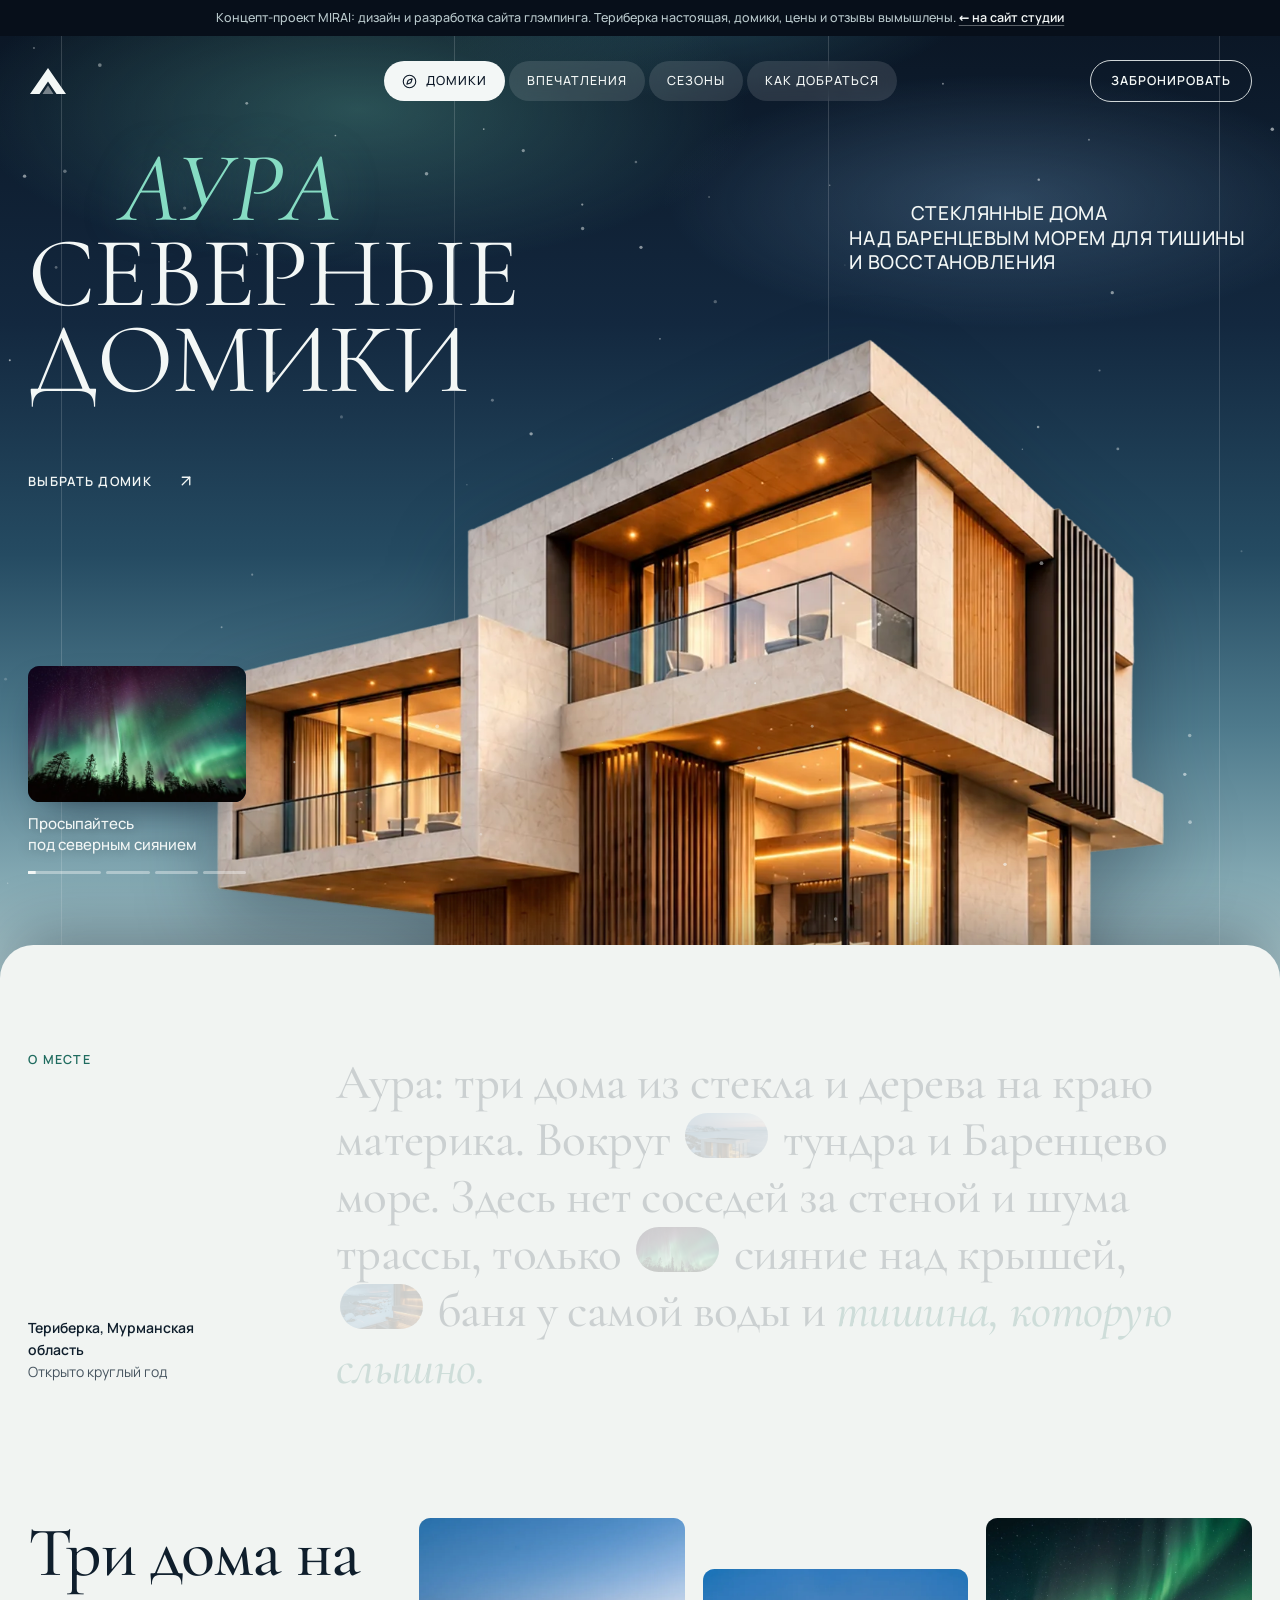
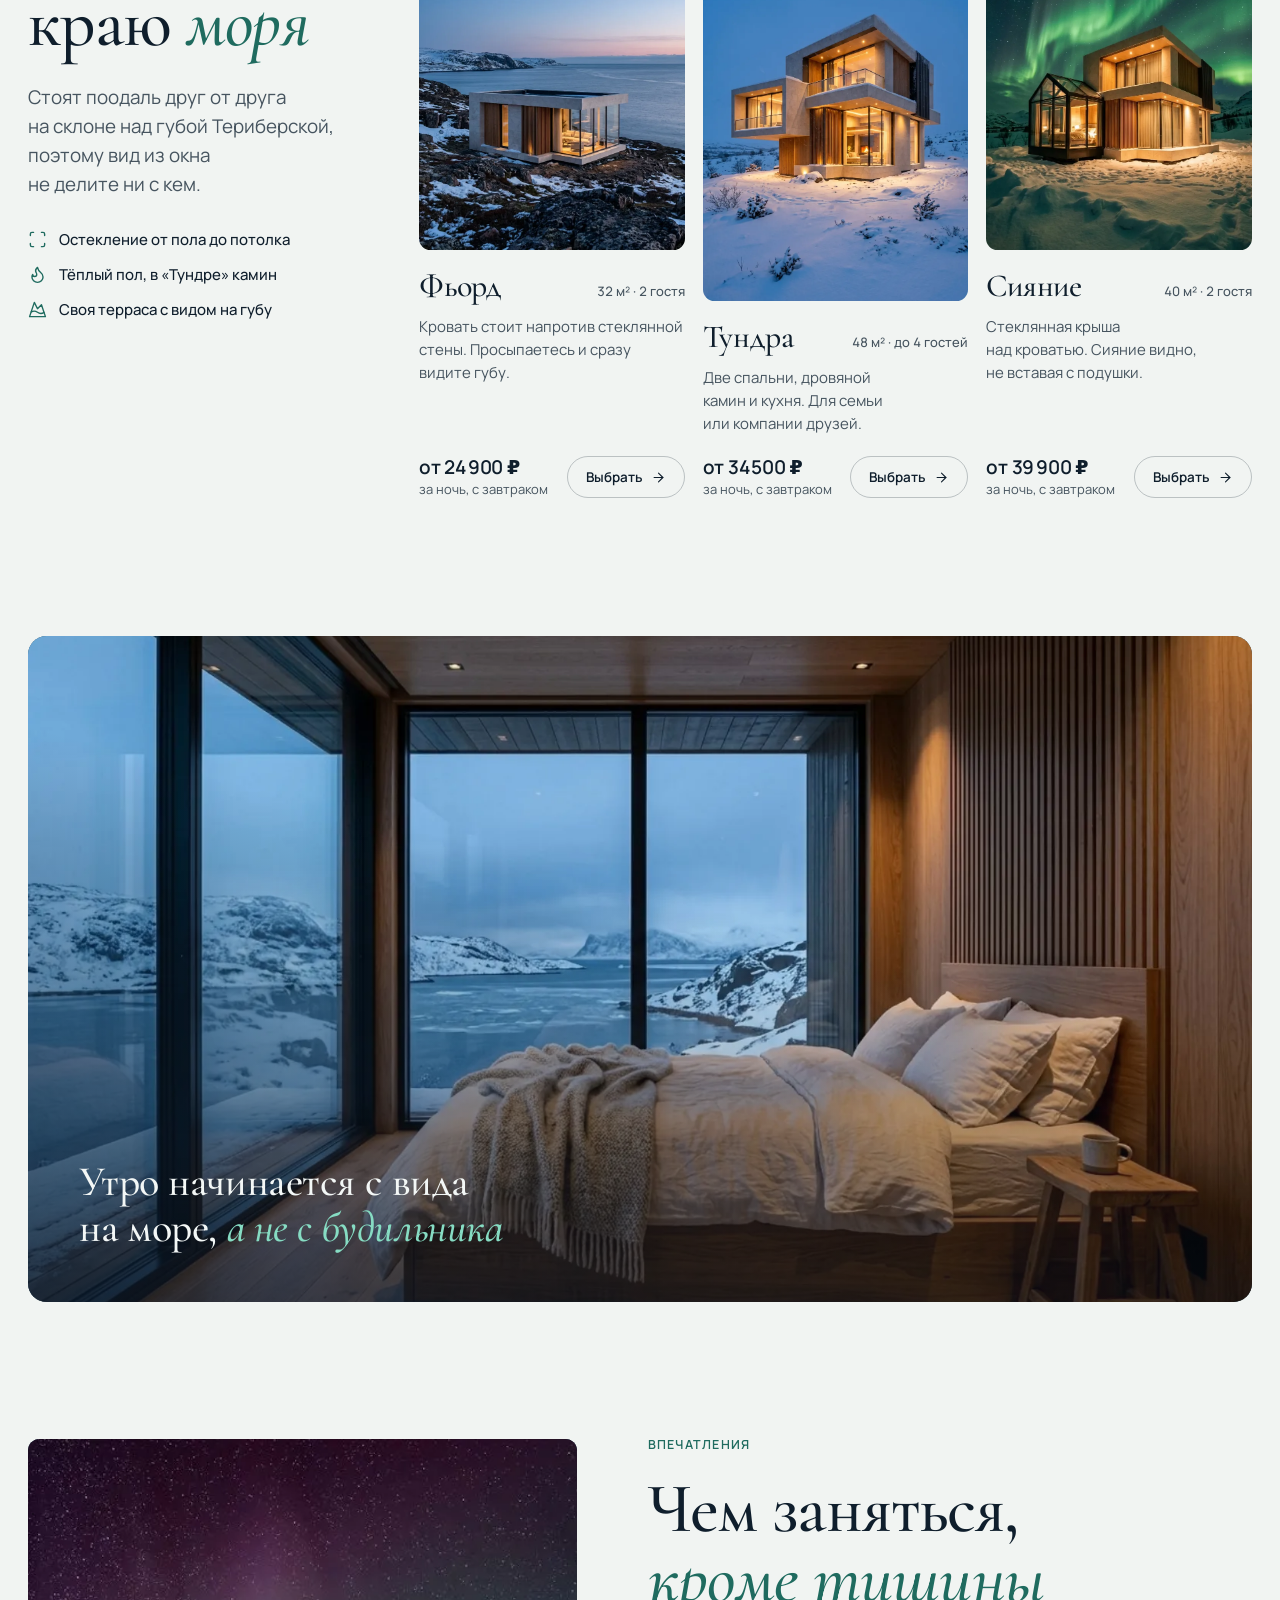
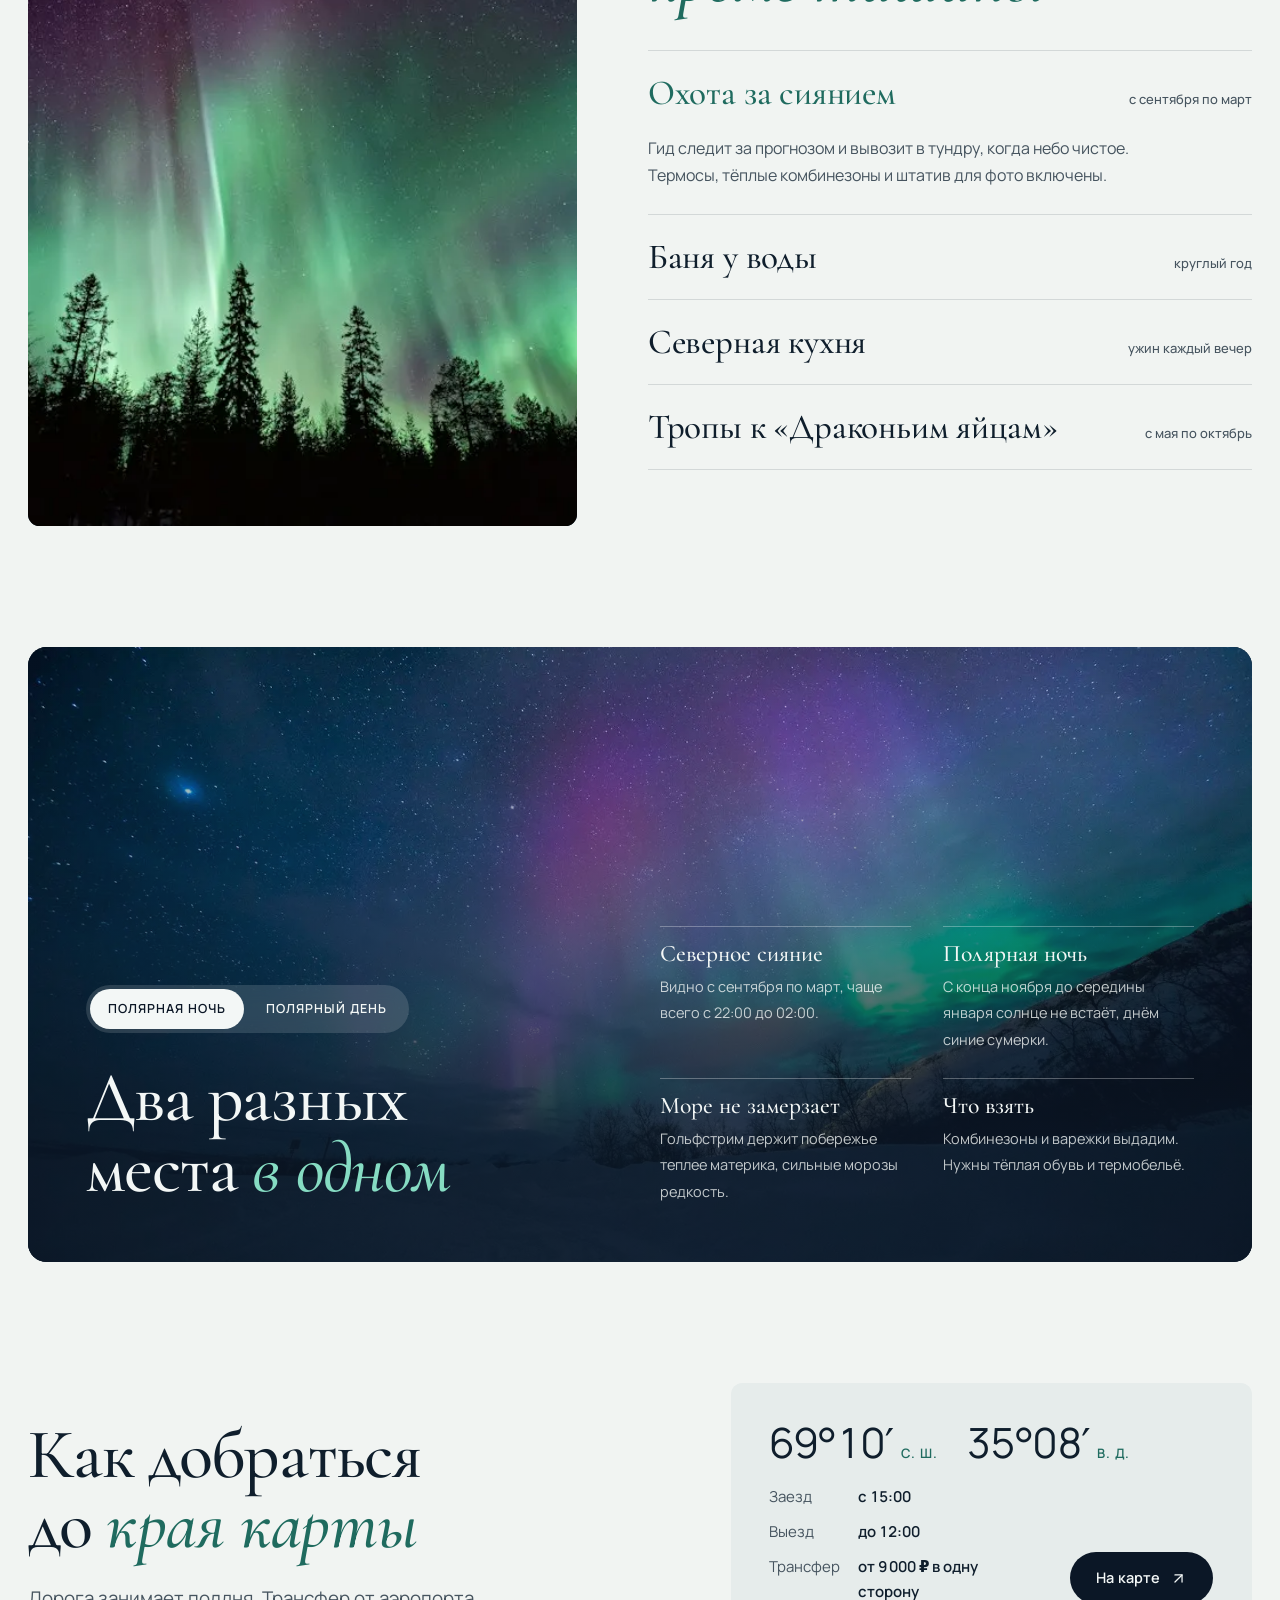
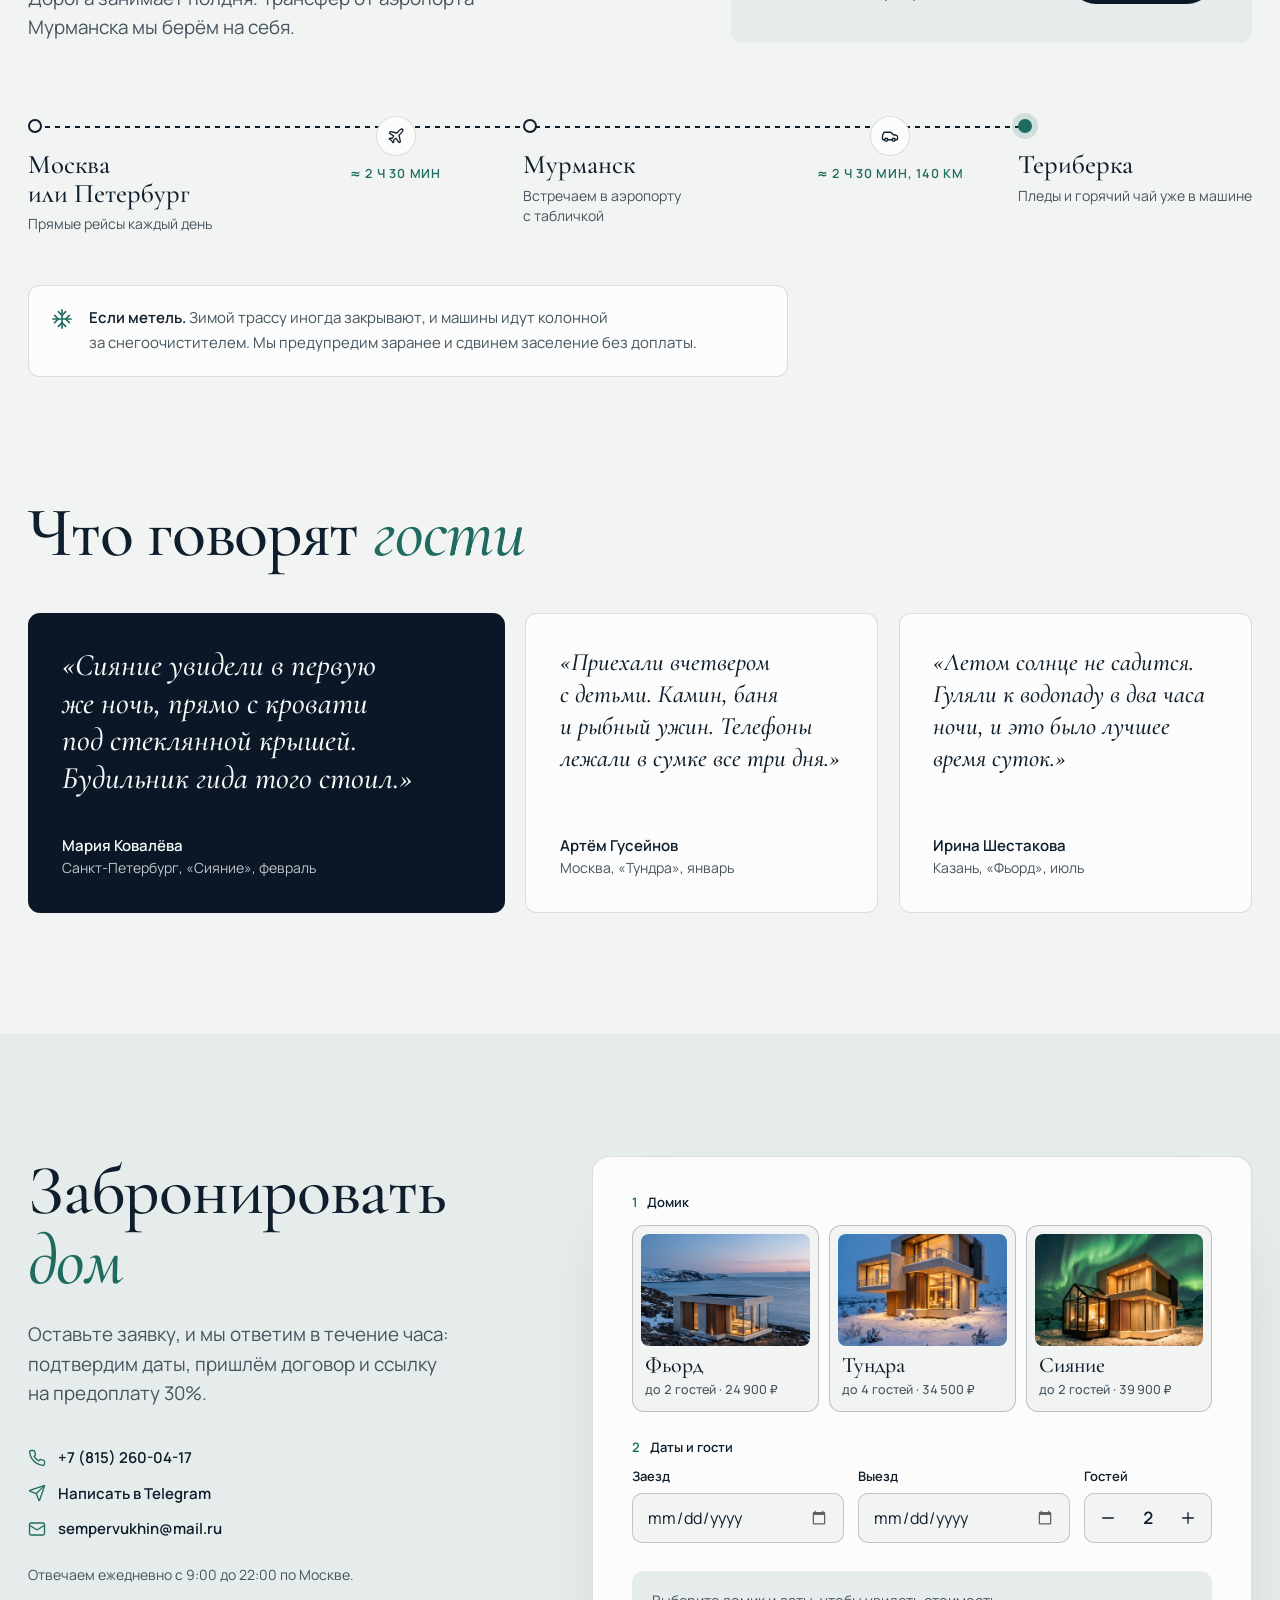
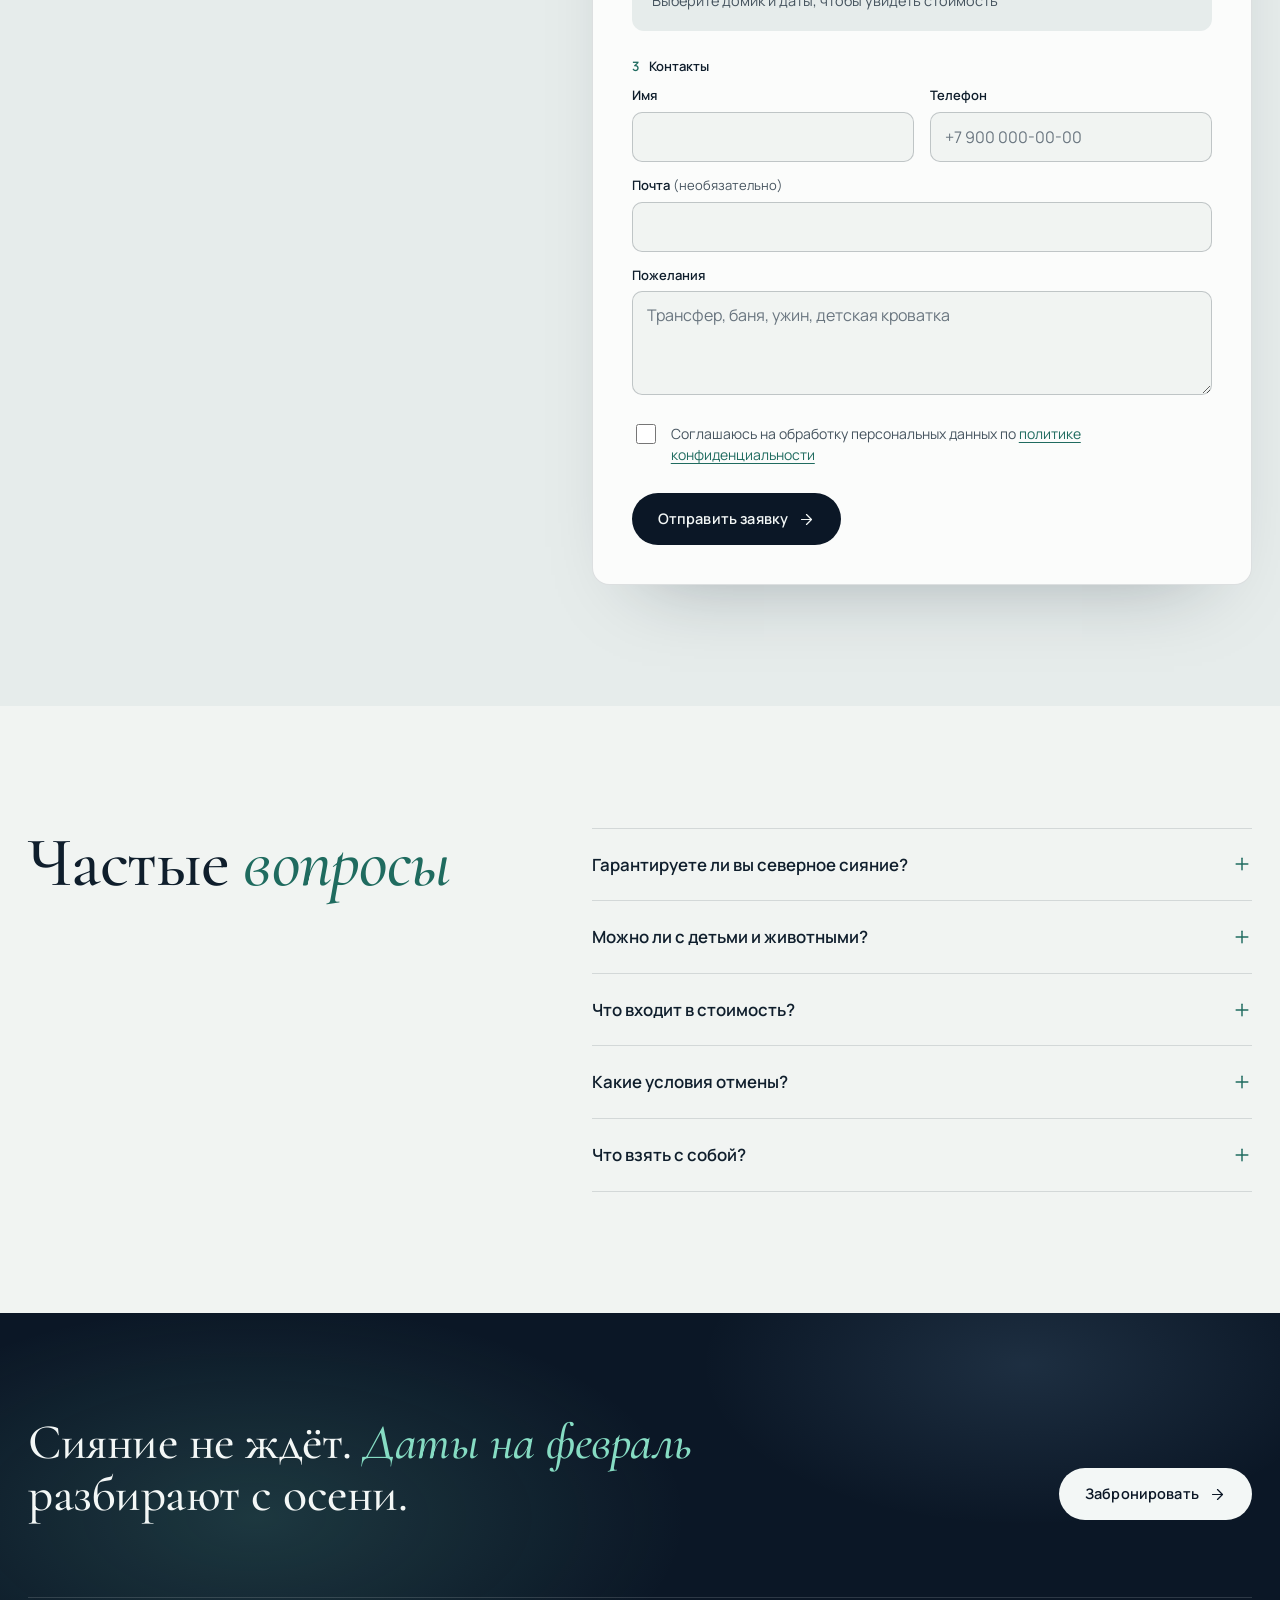
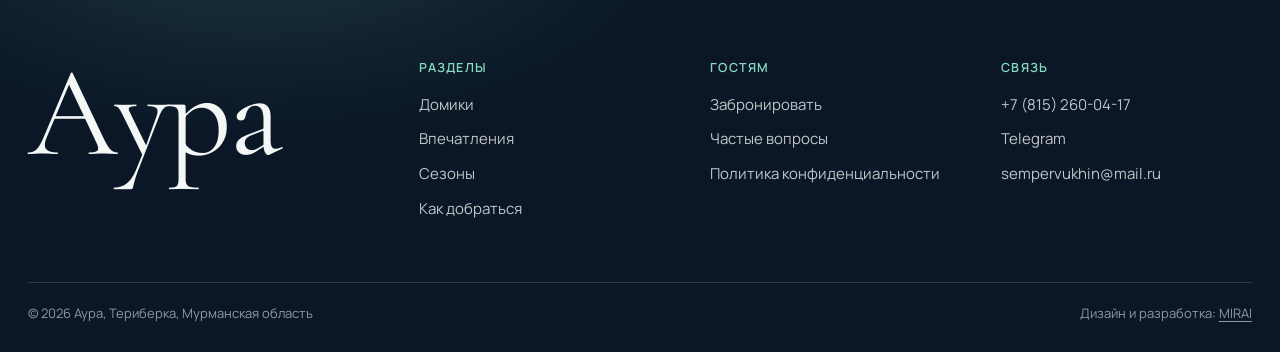
==== commit 82000c56: "Кейсы «Отскок» и «Техноматика», превью ссылок - works/otskok: концепт падел-клуба с бронью кортов по" ====
--- a/works/aura/index.html
+++ b/works/aura/index.html
@@ -588,6 +588,10 @@
   .hero{position:relative;top:auto}
 }
 </style>
+<meta property="og:image" content="https://qweqwasdd.github.io/MIRAI/works/aura/img/og.jpg">
+<meta property="og:image:width" content="1200">
+<meta property="og:image:height" content="630">
+<meta name="twitter:card" content="summary_large_image">
 </head>
 <body>
 
